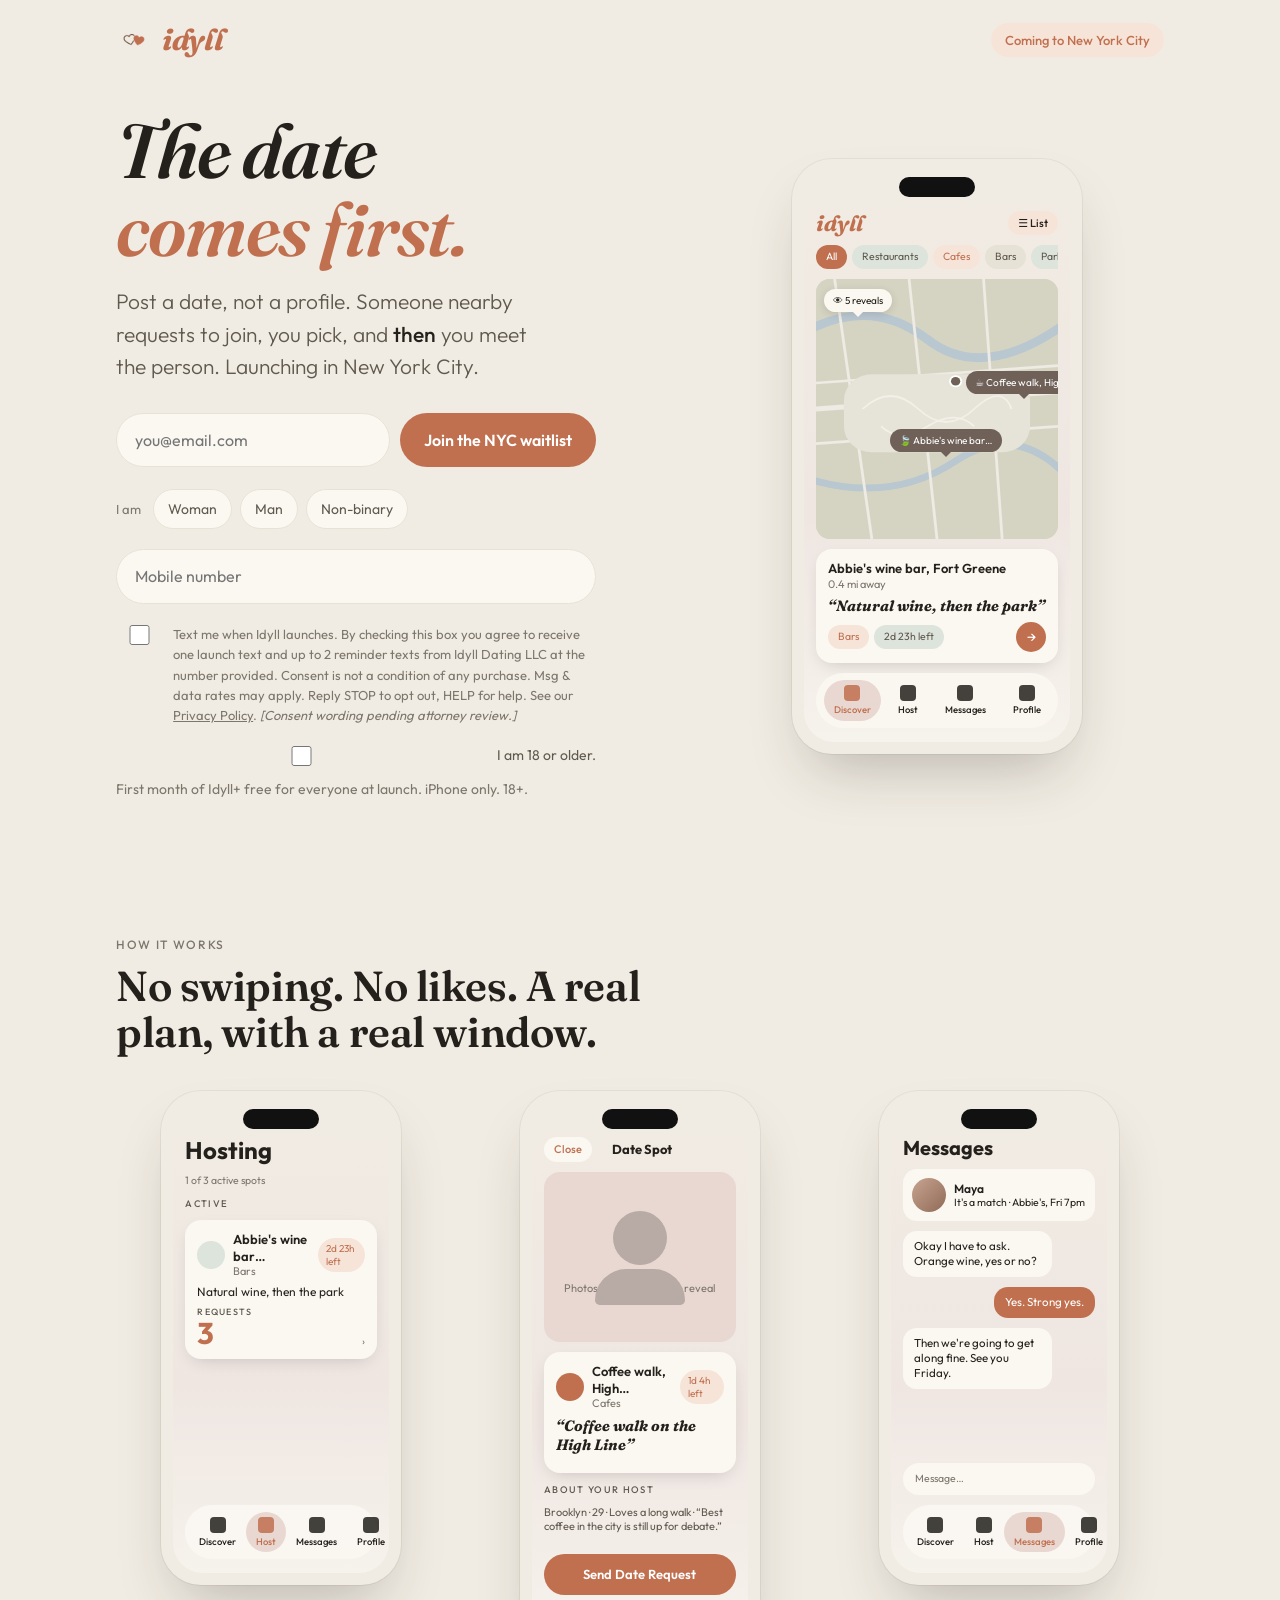
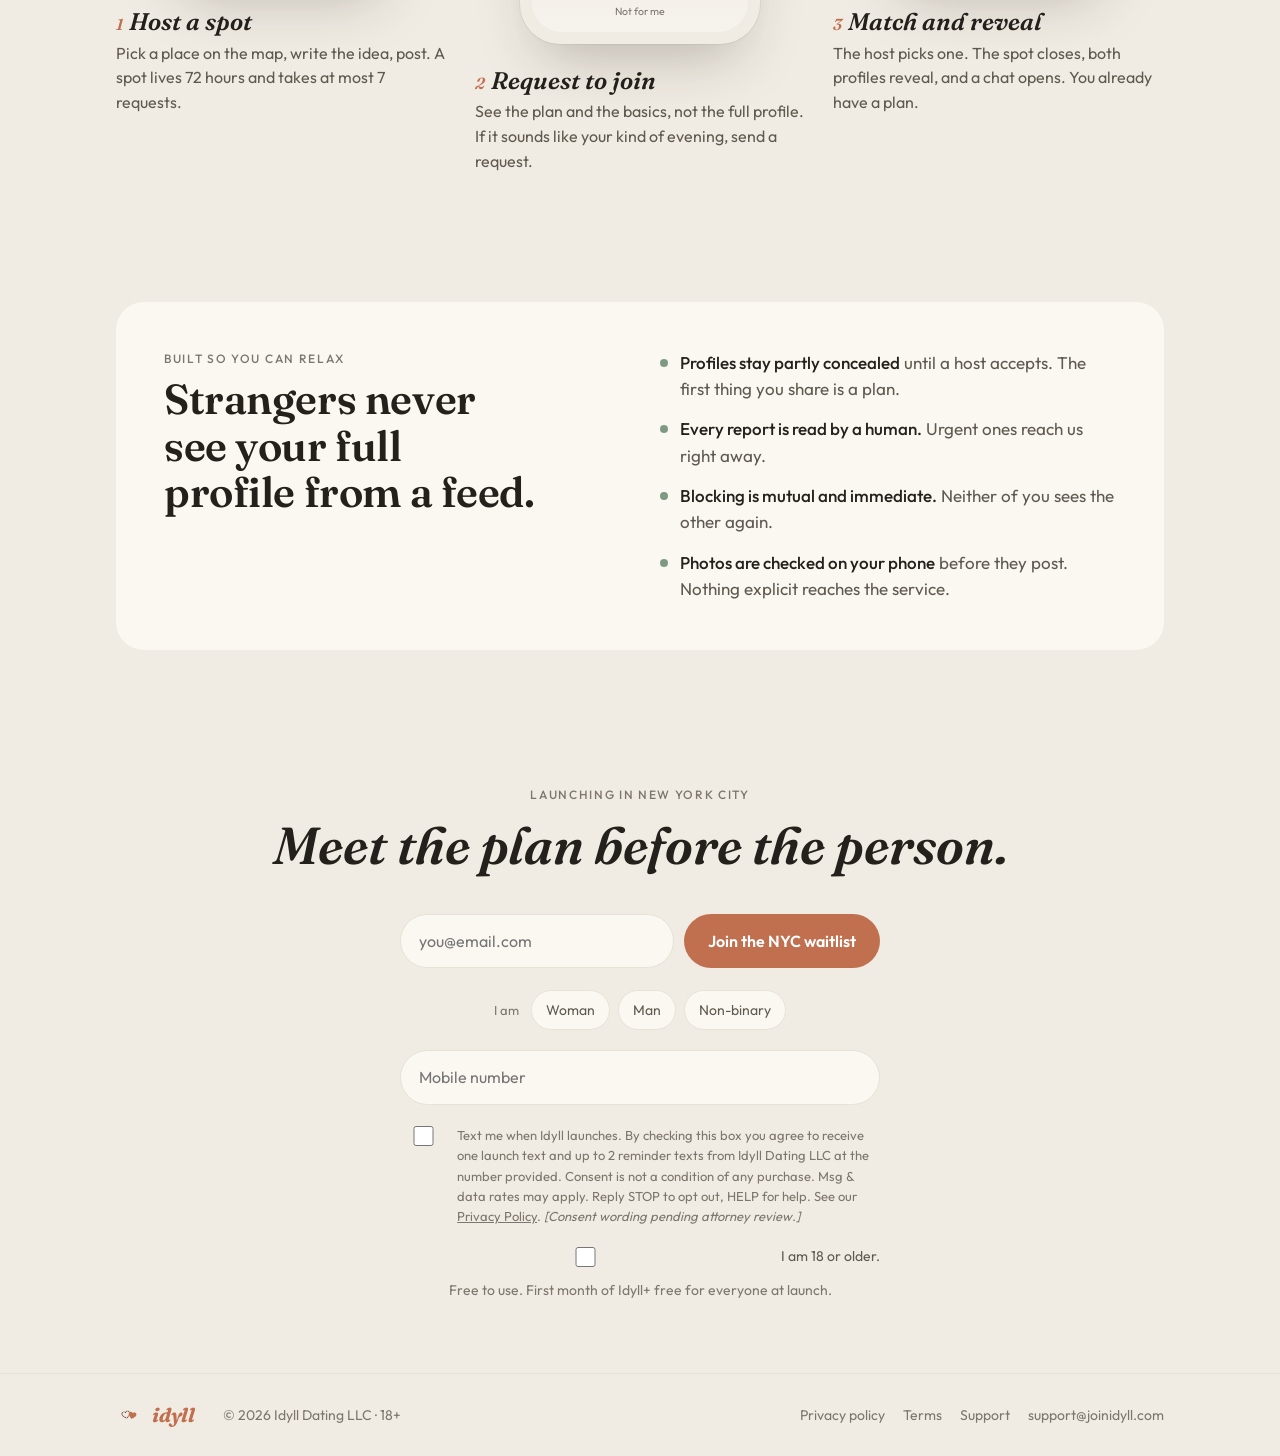
==== index.html @ e14fed83 "Fix waitlist form controls, remove borough" ====
<!doctype html><html lang="en"><head><meta charset="utf-8"><meta name="viewport" content="width=device-width,initial-scale=1,viewport-fit=cover"><title>Idyll — The date comes first</title><meta name="description" content="Idyll is a dating app where you post a real date spot and the host picks who joins. Launching in New York City.">
<link rel="stylesheet" href="https://fonts.googleapis.com/css2?family=Fraunces:ital,opsz,wght@0,9..144,400;0,9..144,600;1,9..144,500;1,9..144,700&family=Outfit:wght@300;400;500;600;700&display=swap">
<style>
/* Layout: single light world matching the app (app forces light appearance). Hero = headline + email + phone mock; then the 3-step loop with a phone each; reassurance; repeat capture; footer. */
:root{
  --accent:#C0704F; --accent-soft:#F7E4D9; --ground:#F1ECE3; --card:#FBF8F2; --blush:#E9D8D2; --oat-deep:#E7E2D6; --sage:#7E9A84; --sage-soft:#DCE4DB;
  --ink:#24211C; --ink-body:#5F594F; --ink-2:#7C766D;
  --display:'Fraunces',Georgia,'Times New Roman',serif; --ui:'Outfit','Avenir Next','Segoe UI',system-ui,sans-serif;
  color-scheme:light;
}
*{box-sizing:border-box}
body{margin:0;background:var(--ground);color:var(--ink);font-family:var(--ui);font-size:17px;line-height:1.55;-webkit-font-smoothing:antialiased}
.wrap{max-width:1080px;margin:0 auto;padding-left:max(16px,env(safe-area-inset-left,0px));padding-right:max(16px,env(safe-area-inset-right,0px))}
a{color:inherit}
h1,h2,h3{text-wrap:balance;margin:0}
p{margin:0}
.eyebrow{font-size:12px;letter-spacing:.14em;text-transform:uppercase;color:var(--ink-2);font-weight:500}

/* header */
header .wrap{display:flex;align-items:center;justify-content:space-between;padding-block:22px}
.brand{display:flex;align-items:center;gap:10px;text-decoration:none}
.brand img{width:36px;height:36px;border-radius:9px}
.wordmark{font-family:var(--display);font-style:italic;font-weight:700;font-size:30px;color:var(--accent);line-height:1;letter-spacing:-.01em}
.pill{font-size:13px;font-weight:500;background:var(--accent-soft);color:var(--accent);padding:7px 14px;border-radius:999px}

/* hero */
.hero .wrap{display:grid;grid-template-columns:1.1fr .9fr;gap:40px;align-items:center;padding-block:32px 72px}
.hero h1{font-family:var(--display);font-style:italic;font-weight:600;font-size:clamp(44px,6.5vw,76px);line-height:1.02;letter-spacing:-.015em;color:var(--ink)}
.hero h1 em{font-style:italic;color:var(--accent)}
.lede{font-size:21px;font-weight:300;color:var(--ink-body);margin-top:18px;max-width:30ch}
.lede b{font-weight:500;color:var(--ink)}
form.capture{margin-top:30px;display:flex;flex-wrap:wrap;gap:10px;max-width:480px}
form.capture label.sr{position:absolute;left:-9999px}
form.capture input{flex:1 1 220px;min-width:0;font:inherit;font-size:16px;padding:14px 18px;border-radius:999px;border:1.5px solid var(--oat-deep);background:var(--card);color:var(--ink)}
form.capture input:focus{outline:none;border-color:var(--accent);box-shadow:0 0 0 4px var(--accent-soft)}
.btn{font:inherit;font-size:16px;font-weight:600;padding:14px 24px;border-radius:999px;border:0;background:var(--accent);color:#fff;cursor:pointer;white-space:nowrap}
.btn:hover{background:#B06544}.btn:focus-visible{outline:3px solid var(--accent-soft);outline-offset:2px}
.fine{font-size:14px;color:var(--ink-2);margin-top:12px}
.done{display:none;margin-top:14px;background:var(--sage-soft);color:#3D5343;padding:12px 16px;border-radius:14px;font-size:15px}
.done.show{display:block}

/* phone */
.phone{width:290px;max-width:100%;margin:0 auto;background:var(--ground);border-radius:40px;padding:12px;box-shadow:0 30px 60px -20px rgba(36,33,28,.28),0 0 0 1px rgba(36,33,28,.06);position:relative;font-size:12.5px;line-height:1.3}
.phone::before{content:"";position:absolute;left:50%;top:18px;transform:translateX(-50%);width:76px;height:20px;background:#111;border-radius:999px}
.screen{background:linear-gradient(180deg,var(--ground) 0%,#EFE6E2 60%,#F6F2EC 100%);border-radius:30px;padding:40px 12px 14px;min-height:560px;display:flex;flex-direction:column;gap:10px;overflow:hidden}
.s-top{display:flex;align-items:center;justify-content:space-between}
.s-top .wordmark{font-size:22px}
.s-btn{background:var(--accent-soft);padding:5px 10px;border-radius:999px;font-size:11px;font-weight:500}
.chips{display:flex;gap:5px;overflow:hidden}
.chip{padding:5px 10px;border-radius:999px;font-size:10.5px;white-space:nowrap;background:var(--oat-deep);color:var(--ink-body)}
.chip.on{background:var(--accent);color:#fff}.chip.sage{background:var(--sage-soft)}.chip.peach{background:var(--accent-soft);color:var(--accent)}
.map{flex:1;border-radius:14px;background:#D7D6C4;position:relative;overflow:hidden;min-height:260px}
.map svg{position:absolute;inset:0;width:100%;height:100%}
.pin{position:absolute;background:#6F6058;color:#fff;padding:5px 9px;border-radius:999px;font-size:10px;display:flex;align-items:center;gap:4px;white-space:nowrap}
.pin::after{content:"";position:absolute;left:50%;bottom:-5px;transform:translateX(-50%);border:5px solid transparent;border-top-color:#6F6058;border-bottom:0}
.pin.me{background:var(--card);color:var(--ink);box-shadow:0 2px 8px rgba(0,0,0,.12)}
.pin.me::after{border-top-color:var(--card)}
.spot{background:var(--card);border-radius:16px;padding:11px 12px;box-shadow:0 6px 18px -8px rgba(36,33,28,.25)}
.spot .t{font-weight:600;font-size:13px}.spot .d{color:var(--ink-2);font-size:11px}
.spot .q{font-family:var(--display);font-style:italic;font-weight:700;font-size:15px;margin:5px 0 7px}
.spot .row{display:flex;gap:5px;align-items:center}
.go{margin-left:auto;width:30px;height:30px;border-radius:50%;background:var(--accent);color:#fff;display:grid;place-items:center;font-size:14px}
.tabs{display:flex;justify-content:space-around;background:rgba(251,248,242,.9);border-radius:999px;padding:7px 4px;font-size:9.5px;font-weight:500}
.tabs span{display:flex;flex-direction:column;align-items:center;gap:2px;padding:5px 10px;border-radius:999px}
.tabs span.on{background:var(--blush);color:var(--accent)}
.tabs i{width:16px;height:16px;border-radius:4px;background:currentColor;opacity:.85;display:block}
.photo-well{background:var(--blush);border-radius:16px;height:170px;display:flex;flex-direction:column;align-items:center;justify-content:center;gap:10px;color:var(--ink-2);font-size:11px}
.silhouette{width:54px;height:54px;border-radius:50%;background:#B8AAA4;position:relative;top:-6px}
.silhouette::after{content:"";position:absolute;left:-18px;right:-18px;top:58px;height:36px;background:#B8AAA4;border-radius:40px 40px 6px 6px}
.card-h{display:flex;align-items:center;gap:8px}
.leaf{width:28px;height:28px;border-radius:50%;background:var(--accent);flex:none}
.leaf.sage{background:var(--sage-soft)}
.timer{margin-left:auto;background:var(--accent-soft);color:var(--accent);padding:4px 8px;border-radius:999px;font-size:10px}
.big-btn{background:var(--accent);color:#fff;text-align:center;padding:12px;border-radius:999px;font-weight:600;font-size:13px}
.ghost{color:var(--ink-2);font-size:10.5px;text-align:center}
.h-title{font-weight:700;font-size:24px;line-height:1.1}
.req{display:flex;justify-content:space-between;align-items:flex-end}
.req b{font-size:30px;color:var(--accent);font-weight:700;line-height:1}
.bubble{max-width:78%;padding:8px 11px;border-radius:14px;background:var(--card);font-size:11.5px}
.bubble.me{align-self:flex-end;background:var(--accent);color:#fff}
.reveal{display:flex;gap:8px;align-items:center;background:var(--card);border-radius:14px;padding:9px}
.avatar{width:34px;height:34px;border-radius:50%;background:linear-gradient(135deg,#C8A590,#8F6A58)}

/* waitlist options */
.opts{display:flex;flex-wrap:wrap;gap:8px;margin-top:12px;align-items:center;flex-basis:100%}
.opts .lbl{font-size:13px;color:var(--ink-2);margin-right:4px}
.opt{position:relative}
.opt input{position:absolute;opacity:0;width:0;height:0}
.opt span{display:inline-block;padding:9px 14px;border-radius:999px;border:1.5px solid var(--oat-deep);background:var(--card);color:var(--ink-body);font-size:14px;cursor:pointer;min-height:40px;line-height:20px}
.opt input:checked+span{background:var(--accent);border-color:var(--accent);color:#fff}
.opt input:focus-visible+span{box-shadow:0 0 0 4px var(--accent-soft)}
.age{display:flex;gap:10px;align-items:flex-start;margin-top:10px;font-size:14px;color:var(--ink-body);flex-basis:100%}
.age input{width:20px;height:20px;margin:1px 0 0;accent-color:var(--accent);flex:none}
.again .opts,.again .age{justify-content:center}

.phone-field{flex-basis:100%;display:flex;gap:10px;flex-wrap:wrap;margin-top:10px}
.phone-field input{flex:1 1 220px;min-width:0;font:inherit;font-size:16px;padding:14px 18px;border-radius:999px;border:1.5px solid var(--oat-deep);background:var(--card);color:var(--ink)}
.phone-field input:focus{outline:none;border-color:var(--accent);box-shadow:0 0 0 4px var(--accent-soft)}
.sms{display:flex;gap:10px;align-items:flex-start;margin-top:10px;font-size:13px;color:var(--ink-2);flex-basis:100%;text-align:left}
.sms input{width:20px;height:20px;margin:1px 0 0;accent-color:var(--accent);flex:none}

/* sections */
.sec{padding-block:64px}
.sec-head{max-width:60ch;margin-bottom:36px}
.sec h2{font-family:var(--display);font-weight:600;font-size:clamp(30px,4vw,42px);line-height:1.1;letter-spacing:-.01em;margin-top:8px}
.steps{display:grid;grid-template-columns:repeat(3,1fr);gap:28px}
.step{display:flex;flex-direction:column;gap:18px}
.step .phone{width:240px;font-size:11px}
.step .screen{min-height:470px;padding-top:34px}
.step h3{font-family:var(--display);font-style:italic;font-weight:600;font-size:24px}
.step p{color:var(--ink-body);font-size:16px;max-width:30ch}
.step .n{font-family:var(--display);font-style:italic;color:var(--accent);font-size:16px;margin-right:6px}

.calm{background:var(--card);border-radius:28px;padding:48px}
.calm .wrap-in{display:grid;grid-template-columns:1fr 1fr;gap:40px;align-items:start}
.calm ul{list-style:none;padding:0;margin:0;display:grid;gap:14px}
.calm li{display:flex;gap:12px;align-items:flex-start;color:var(--ink-body)}
.calm li::before{content:"";flex:none;width:8px;height:8px;margin-top:9px;border-radius:50%;background:var(--sage)}
.calm li b{color:var(--ink);font-weight:500}

.again{text-align:center;padding-block:72px}
.again h2{font-family:var(--display);font-style:italic;font-weight:600;font-size:clamp(32px,5vw,52px)}
.again form.capture{margin:28px auto 0;justify-content:center}

footer{border-top:1px solid var(--oat-deep)}
footer .wrap{padding-block:28px;display:flex;flex-wrap:wrap;gap:14px 28px;align-items:center;font-size:14px;color:var(--ink-2)}
footer .brand img{width:26px;height:26px;border-radius:7px}
footer nav{display:flex;flex-wrap:wrap;gap:18px;margin-left:auto}
footer a{text-decoration:none}footer a:hover{color:var(--accent)}

@media (prefers-reduced-motion:no-preference){
  .hero h1,.lede,.hero form,.hero .phone{animation:rise .7s cubic-bezier(.2,.7,.2,1) both}
  .lede{animation-delay:.08s}.hero form{animation-delay:.16s}.hero .phone{animation-delay:.2s}
  @keyframes rise{from{opacity:.001;transform:translateY(14px)}to{opacity:1;transform:none}}
}
@media (max-width:900px){.steps{grid-template-columns:1fr;gap:48px}.step{align-items:center;text-align:center}.step p{margin:0 auto}.calm .wrap-in{grid-template-columns:1fr}}
@media (max-width:760px){.hero .wrap{grid-template-columns:1fr;gap:44px;padding-block:16px 56px}.hero .phone{order:2}.calm{padding:32px 22px}}
</style>

</head><body>
<header><div class="wrap">
  <a class="brand" href="#top"><img src="[data-uri]" alt="Idyll icon"><span class="wordmark">idyll</span></a>
  <span class="pill">Coming to New York City</span>
</div></header>

<section class="hero" id="top"><div class="wrap">
  <div>
    <h1>The date <em>comes first.</em></h1>
    <p class="lede">Post a date, not a profile. Someone nearby requests to join, you pick, and <b>then</b> you meet the person. Launching in New York City.</p>
    <form class="capture" id="capture-top" method="POST" action="/subscribe">
      <label class="sr" for="email-top">Email</label>
      <input id="email-top" name="email" type="email" autocomplete="email" placeholder="you@email.com">
      <button class="btn" type="submit">Join the NYC waitlist</button>
<div class="opts"><span class="lbl">I am</span><label class="opt"><input type="radio" name="gender" value="woman"><span>Woman</span></label><label class="opt"><input type="radio" name="gender" value="man"><span>Man</span></label><label class="opt"><input type="radio" name="gender" value="nonbinary"><span>Non-binary</span></label></div><div class="phone-field"><input type="tel" name="phone" inputmode="tel" autocomplete="tel" placeholder="Mobile number" aria-label="Mobile number"></div><label class="sms"><input type="checkbox" name="sms_consent" value="yes"> <span>Text me when Idyll launches. By checking this box you agree to receive one launch text and up to 2 reminder texts from Idyll Dating LLC at the number provided. Consent is not a condition of any purchase. Msg &amp; data rates may apply. Reply STOP to opt out, HELP for help. See our <a href="/privacy">Privacy Policy</a>. <em>[Consent wording pending attorney review.]</em></span></label>
<label class="age"><input type="checkbox" name="age18" value="yes" required> I am 18 or older.</label>
    </form>
    <p class="fine">First month of Idyll+ free for everyone at launch. iPhone only. 18+.</p>
    <p class="done" id="done-top">You're on the list. We'll email you when Idyll opens in New York.</p>
  </div>

  <div class="phone" aria-label="Idyll Discover screen">
    <div class="screen">
      <div class="s-top"><span class="wordmark">idyll</span><span class="s-btn">☰ List</span></div>
      <div class="chips"><span class="chip on">All</span><span class="chip sage">Restaurants</span><span class="chip peach">Cafes</span><span class="chip">Bars</span><span class="chip sage">Parks</span><span class="chip peach">Museums</span></div>
      <div class="map">
        <svg viewBox="0 0 260 300" preserveAspectRatio="none" aria-hidden="true">
          <rect width="260" height="300" fill="#D5D4C2"/>
          <path d="M-10 60 Q60 20 120 70 T270 50" stroke="#B9C7D0" stroke-width="10" fill="none"/>
          <path d="M-10 230 Q80 260 150 210 T280 240" stroke="#B9C7D0" stroke-width="8" fill="none"/>
          <path d="M20 0 L60 300 M100 0 L130 300 M180 0 L200 300 M0 120 L260 100 M0 190 L260 170" stroke="#EDEBE3" stroke-width="3"/>
          <path d="M0 150 L260 130" stroke="#EDEBE3" stroke-width="6"/>
          <rect x="30" y="110" width="200" height="90" rx="30" fill="#E6E3D8"/>
          <g fill="none" stroke="#F3F0E8" stroke-width="2"><path d="M50 150 q30 -30 60 0 t60 0 t40 0"/><path d="M70 170 q20 20 50 0 t50 0"/></g>
          <circle cx="150" cy="118" r="7" fill="#fff"/><circle cx="150" cy="118" r="5" fill="#6F6058"/>
        </svg>
        <span class="pin me" style="left:8px;top:10px">👁 5 reveals</span>
        <span class="pin" style="left:74px;top:150px">🍃 Abbie's wine bar…</span>
        <span class="pin" style="left:150px;top:92px">☕ Coffee walk, High…</span>
      </div>
      <div class="spot">
        <div class="t">Abbie's wine bar, Fort Greene</div>
        <div class="d">0.4 mi away</div>
        <div class="q">“Natural wine, then the park”</div>
        <div class="row"><span class="chip peach">Bars</span><span class="chip sage">2d 23h left</span><span class="go">→</span></div>
      </div>
      <div class="tabs"><span class="on"><i></i>Discover</span><span><i></i>Host</span><span><i></i>Messages</span><span><i></i>Profile</span></div>
    </div>
  </div>
</div></section>

<section class="sec"><div class="wrap">
  <div class="sec-head">
    <p class="eyebrow">How it works</p>
    <h2>No swiping. No likes. A real plan, with a real window.</h2>
  </div>
  <div class="steps">
    <div class="step">
      <div class="phone"><div class="screen">
        <div class="h-title">Hosting</div>
        <div class="ghost" style="text-align:left">1 of 3 active spots</div>
        <p class="eyebrow" style="font-size:9.5px">Active</p>
        <div class="spot">
          <div class="card-h"><span class="leaf sage"></span><div><div class="t">Abbie's wine bar…</div><div class="d">Bars</div></div><span class="timer">2d 23h left</span></div>
          <div class="q" style="font-style:normal;font-family:var(--ui);font-weight:400;font-size:12px">Natural wine, then the park</div>
          <div class="req"><div><p class="eyebrow" style="font-size:9px">Requests</p><b>3</b></div><span style="color:var(--ink-2)">›</span></div>
        </div>
        <div style="flex:1"></div>
        <div class="tabs"><span><i></i>Discover</span><span class="on"><i></i>Host</span><span><i></i>Messages</span><span><i></i>Profile</span></div>
      </div></div>
      <div><h3><span class="n">1</span>Host a spot</h3><p>Pick a place on the map, write the idea, post. A spot lives 72 hours and takes at most 7 requests.</p></div>
    </div>
    <div class="step">
      <div class="phone"><div class="screen">
        <div class="s-top"><span class="s-btn" style="background:var(--card);color:var(--accent)">Close</span><b style="font-size:13px">Date Spot</b><span style="width:44px"></span></div>
        <div class="photo-well"><span class="silhouette"></span><span>Photos appear after you reveal</span></div>
        <div class="spot">
          <div class="card-h"><span class="leaf"></span><div><div class="t">Coffee walk, High…</div><div class="d">Cafes</div></div><span class="timer">1d 4h left</span></div>
          <div class="q">“Coffee walk on the High Line”</div>
        </div>
        <p class="eyebrow" style="font-size:9.5px">About your host</p>
        <p style="color:var(--ink-body);font-size:11px">Brooklyn · 29 · Loves a long walk · “Best coffee in the city is still up for debate.”</p>
        <div style="flex:1"></div>
        <div class="big-btn">Send Date Request</div>
        <div class="ghost">Not for me</div>
      </div></div>
      <div><h3><span class="n">2</span>Request to join</h3><p>See the plan and the basics, not the full profile. If it sounds like your kind of evening, send a request.</p></div>
    </div>
    <div class="step">
      <div class="phone"><div class="screen">
        <div class="h-title" style="font-size:20px">Messages</div>
        <div class="reveal"><span class="avatar"></span><div><div class="t" style="font-weight:600;font-size:12px">Maya</div><div class="d" style="font-size:10.5px">It's a match · Abbie's, Fri 7pm</div></div></div>
        <div class="bubble">Okay I have to ask. Orange wine, yes or no?</div>
        <div class="bubble me">Yes. Strong yes.</div>
        <div class="bubble">Then we're going to get along fine. See you Friday.</div>
        <div style="flex:1"></div>
        <div class="chip" style="background:var(--card);padding:9px 12px;color:var(--ink-2)">Message…</div>
        <div class="tabs"><span><i></i>Discover</span><span><i></i>Host</span><span class="on"><i></i>Messages</span><span><i></i>Profile</span></div>
      </div></div>
      <div><h3><span class="n">3</span>Match and reveal</h3><p>The host picks one. The spot closes, both profiles reveal, and a chat opens. You already have a plan.</p></div>
    </div>
  </div>
</div></section>

<section class="sec"><div class="wrap"><div class="calm"><div class="wrap-in">
  <div><p class="eyebrow">Built so you can relax</p><h2>Strangers never see your full profile from a feed.</h2></div>
  <ul>
    <li><span><b>Profiles stay partly concealed</b> until a host accepts. The first thing you share is a plan.</span></li>
    <li><span><b>Every report is read by a human.</b> Urgent ones reach us right away.</span></li>
    <li><span><b>Blocking is mutual and immediate.</b> Neither of you sees the other again.</span></li>
    <li><span><b>Photos are checked on your phone</b> before they post. Nothing explicit reaches the service.</span></li>
  </ul>
</div></div></div></section>

<section class="again"><div class="wrap">
  <p class="eyebrow">Launching in New York City</p>
  <h2>Meet the plan before the person.</h2>
  <form class="capture" id="capture-bottom" method="POST" action="/subscribe">
    <label class="sr" for="email-bottom">Email</label>
    <input id="email-bottom" name="email" type="email" autocomplete="email" placeholder="you@email.com">
    <button class="btn" type="submit">Join the NYC waitlist</button>
<div class="opts"><span class="lbl">I am</span><label class="opt"><input type="radio" name="gender" value="woman"><span>Woman</span></label><label class="opt"><input type="radio" name="gender" value="man"><span>Man</span></label><label class="opt"><input type="radio" name="gender" value="nonbinary"><span>Non-binary</span></label></div><div class="phone-field"><input type="tel" name="phone" inputmode="tel" autocomplete="tel" placeholder="Mobile number" aria-label="Mobile number"></div><label class="sms"><input type="checkbox" name="sms_consent" value="yes"> <span>Text me when Idyll launches. By checking this box you agree to receive one launch text and up to 2 reminder texts from Idyll Dating LLC at the number provided. Consent is not a condition of any purchase. Msg &amp; data rates may apply. Reply STOP to opt out, HELP for help. See our <a href="/privacy">Privacy Policy</a>. <em>[Consent wording pending attorney review.]</em></span></label>
<label class="age"><input type="checkbox" name="age18" value="yes" required> I am 18 or older.</label>
  </form>
  <p class="fine">Free to use. First month of Idyll+ free for everyone at launch.</p>
  <p class="done" id="done-bottom">You're on the list. We'll email you when Idyll opens in New York.</p>
</div></section>

<footer><div class="wrap">
  <a class="brand" href="#top"><img src="[data-uri]" alt=""><span class="wordmark" style="font-size:20px">idyll</span></a>
  <span>© 2026 Idyll Dating LLC · 18+</span>
  <nav><a href="/privacy">Privacy policy</a><a href="/terms">Terms</a><a href="/support">Support</a><a href="mailto:support@joinidyll.com">support@joinidyll.com</a></nav>
</div></footer>

<script>
for (const f of document.querySelectorAll('form.capture')) {
  f.addEventListener('submit', e => {
    const email = f.querySelector('[name=email]').value.trim();
    const phone = f.querySelector('[name=phone]').value.replace(/\D/g,'');
    const consent = f.querySelector('[name=sms_consent]').checked;
    let msg = '';
    if (!email && !phone) msg = 'Enter an email or a mobile number.';
    else if (phone && !consent) msg = 'Tick the box to get texts, or leave the number blank.';
    if (msg) { e.preventDefault(); alert(msg); }
  });
}
</script>
</body></html>
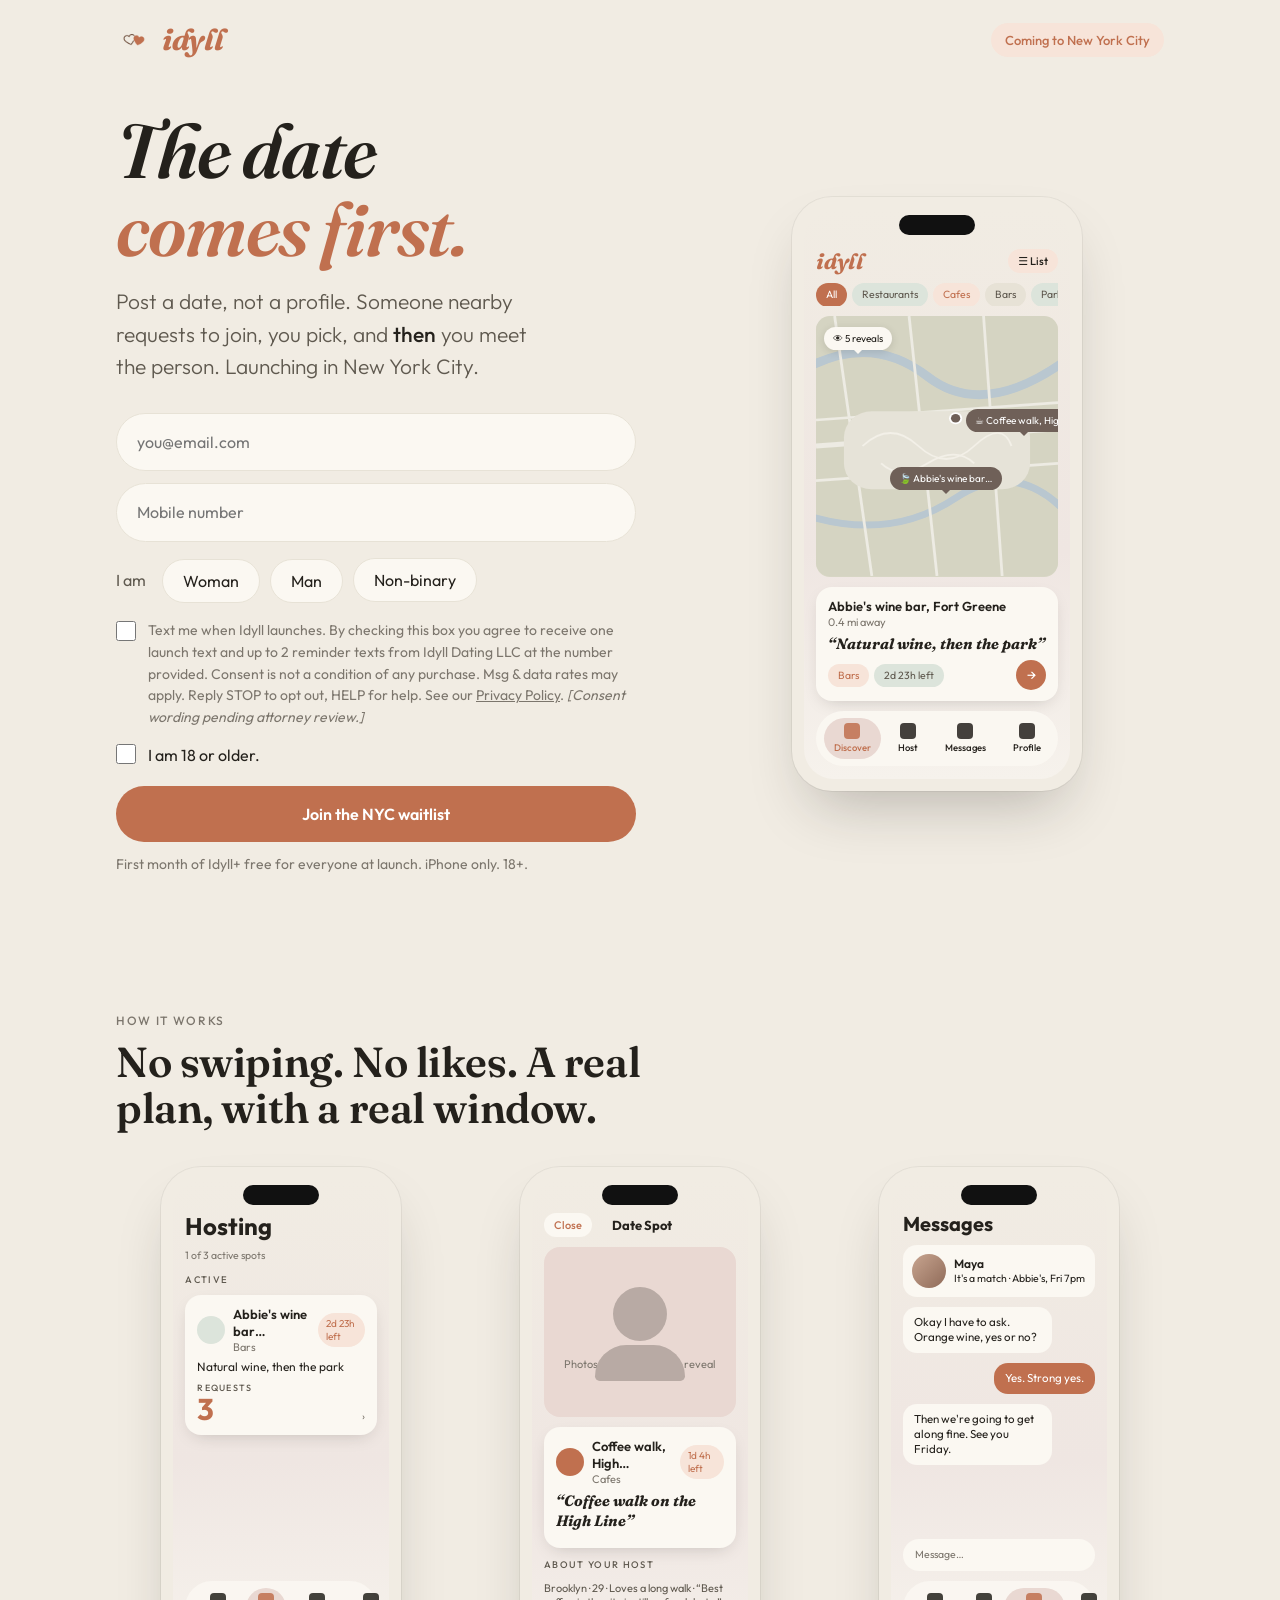
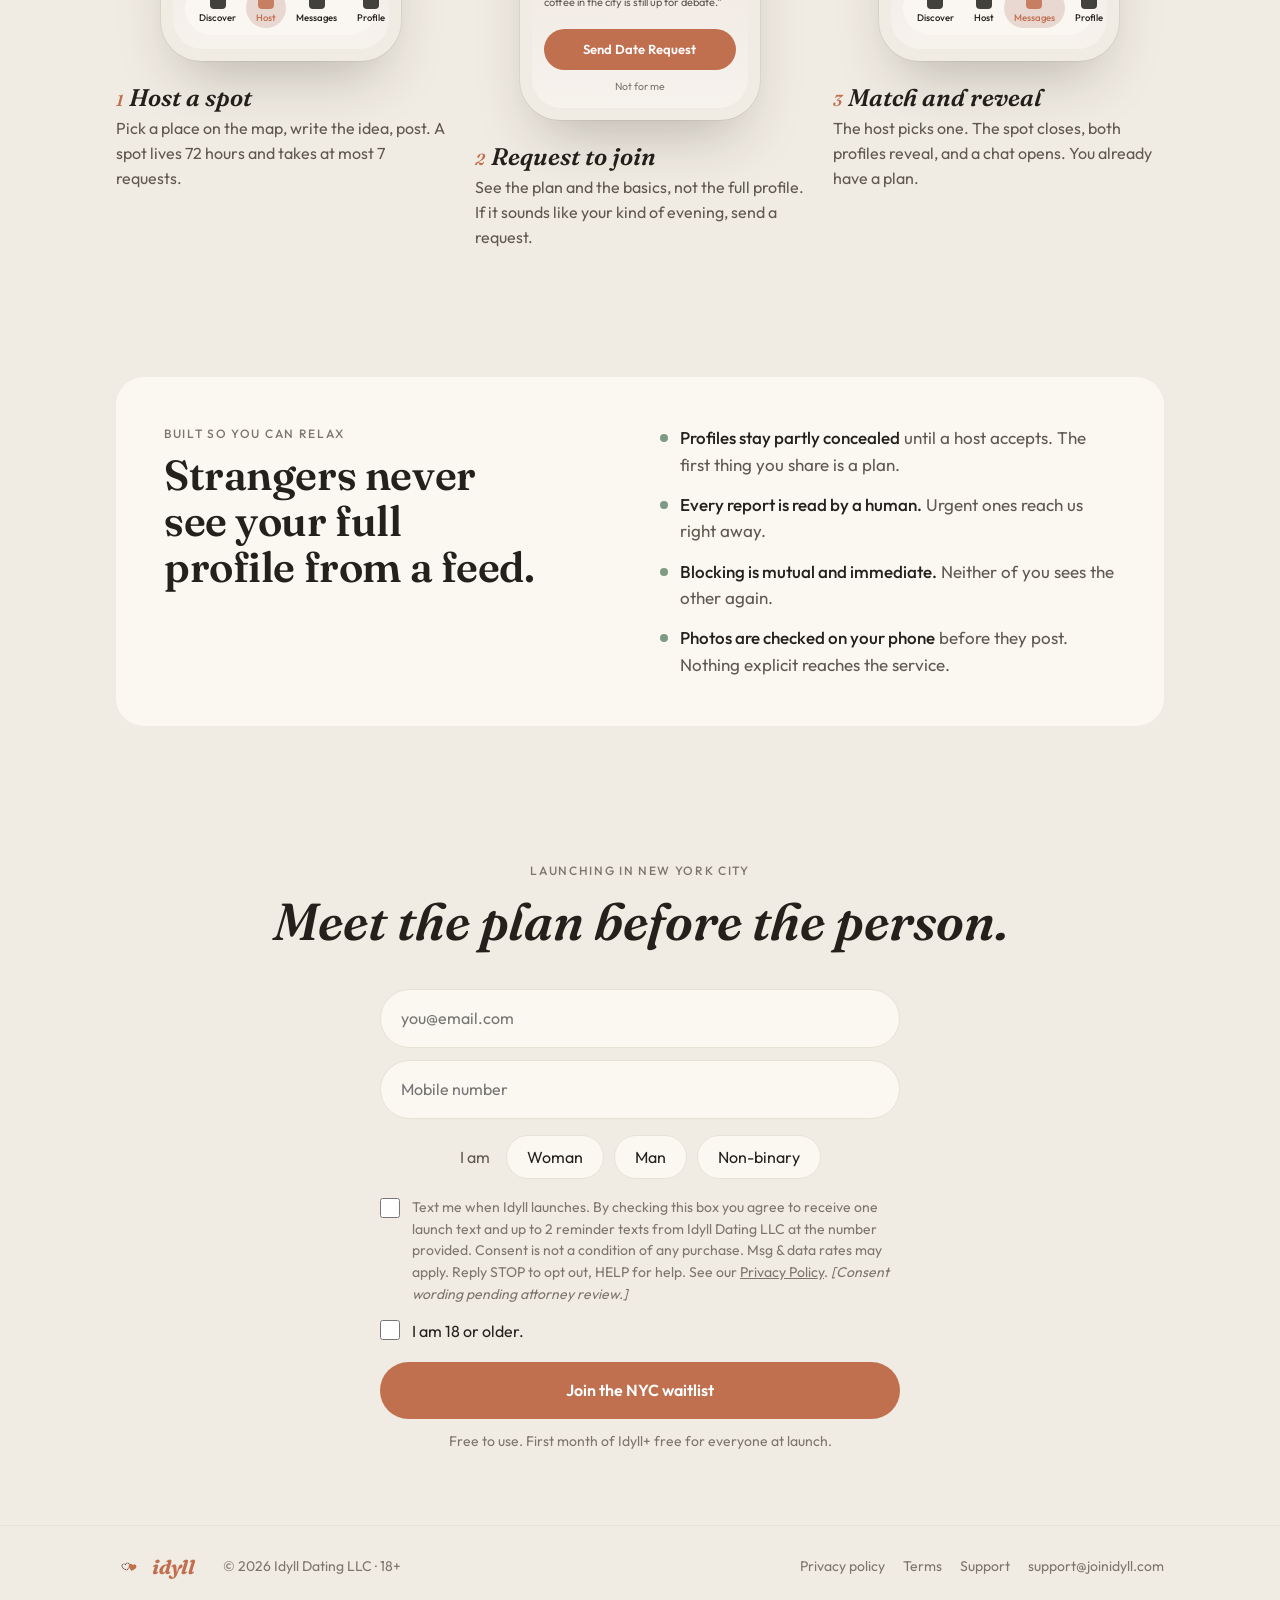
==== commit a05b4a25: "Stacked waitlist form layout" ====
--- a/index.html
+++ b/index.html
@@ -29,11 +29,11 @@
 .hero h1 em{font-style:italic;color:var(--accent)}
 .lede{font-size:21px;font-weight:300;color:var(--ink-body);margin-top:18px;max-width:30ch}
 .lede b{font-weight:500;color:var(--ink)}
-form.capture{margin-top:30px;display:flex;flex-wrap:wrap;gap:10px;max-width:480px}
+form.capture{margin-top:30px;display:flex;flex-direction:column;gap:12px;max-width:520px}
 form.capture label.sr{position:absolute;left:-9999px}
-form.capture input{flex:1 1 220px;min-width:0;font:inherit;font-size:16px;padding:14px 18px;border-radius:999px;border:1.5px solid var(--oat-deep);background:var(--card);color:var(--ink)}
+form.capture input[type=email],form.capture input[type=tel]{width:100%;min-width:0;font:inherit;font-size:16px;padding:16px 20px;border-radius:999px;border:1.5px solid var(--oat-deep);background:var(--card);color:var(--ink)}
 form.capture input:focus{outline:none;border-color:var(--accent);box-shadow:0 0 0 4px var(--accent-soft)}
-.btn{font:inherit;font-size:16px;font-weight:600;padding:14px 24px;border-radius:999px;border:0;background:var(--accent);color:#fff;cursor:pointer;white-space:nowrap}
+.btn{font:inherit;font-size:16px;font-weight:600;padding:16px 24px;border-radius:999px;border:0;background:var(--accent);color:#fff;cursor:pointer;white-space:nowrap;width:100%;margin-top:6px}
 .btn:hover{background:#B06544}.btn:focus-visible{outline:3px solid var(--accent-soft);outline-offset:2px}
 .fine{font-size:14px;color:var(--ink-2);margin-top:12px}
 .done{display:none;margin-top:14px;background:var(--sage-soft);color:#3D5343;padding:12px 16px;border-radius:14px;font-size:15px}
@@ -82,21 +82,20 @@
 .avatar{width:34px;height:34px;border-radius:50%;background:linear-gradient(135deg,#C8A590,#8F6A58)}
 
 /* waitlist options */
-.opts{display:flex;flex-wrap:wrap;gap:8px;margin-top:12px;align-items:center;flex-basis:100%}
-.opts .lbl{font-size:13px;color:var(--ink-2);margin-right:4px}
+.opts{display:flex;flex-wrap:wrap;gap:10px;margin-top:4px;align-items:center}
+.opts .lbl{font-size:16px;color:var(--ink-body);margin-right:6px}
 .opt{position:relative}
 .opt input{position:absolute;opacity:0;width:0;height:0}
-.opt span{display:inline-block;padding:9px 14px;border-radius:999px;border:1.5px solid var(--oat-deep);background:var(--card);color:var(--ink-body);font-size:14px;cursor:pointer;min-height:40px;line-height:20px}
+.opt span{display:inline-block;padding:11px 20px;border-radius:999px;border:1.5px solid var(--oat-deep);background:var(--card);color:var(--ink);font-size:16px;cursor:pointer;min-height:44px;line-height:20px}
 .opt input:checked+span{background:var(--accent);border-color:var(--accent);color:#fff}
 .opt input:focus-visible+span{box-shadow:0 0 0 4px var(--accent-soft)}
-.age{display:flex;gap:10px;align-items:flex-start;margin-top:10px;font-size:14px;color:var(--ink-body);flex-basis:100%}
+.age{display:flex;gap:12px;align-items:flex-start;margin-top:2px;font-size:16px;color:var(--ink)}
 .age input{width:20px;height:20px;margin:1px 0 0;accent-color:var(--accent);flex:none}
-.again .opts,.again .age{justify-content:center}
-
-.phone-field{flex-basis:100%;display:flex;gap:10px;flex-wrap:wrap;margin-top:10px}
-.phone-field input{flex:1 1 220px;min-width:0;font:inherit;font-size:16px;padding:14px 18px;border-radius:999px;border:1.5px solid var(--oat-deep);background:var(--card);color:var(--ink)}
+.again form.capture{align-items:stretch}.again .opts{justify-content:center}
+
+.phone-field{display:flex}
 .phone-field input:focus{outline:none;border-color:var(--accent);box-shadow:0 0 0 4px var(--accent-soft)}
-.sms{display:flex;gap:10px;align-items:flex-start;margin-top:10px;font-size:13px;color:var(--ink-2);flex-basis:100%;text-align:left}
+.sms{display:flex;gap:12px;align-items:flex-start;margin-top:6px;font-size:14px;color:var(--ink-2);text-align:left}
 .sms input{width:20px;height:20px;margin:1px 0 0;accent-color:var(--accent);flex:none}
 
 /* sections */
@@ -150,10 +149,11 @@
     <form class="capture" id="capture-top" method="POST" action="/subscribe">
       <label class="sr" for="email-top">Email</label>
       <input id="email-top" name="email" type="email" autocomplete="email" placeholder="you@email.com">
-      <button class="btn" type="submit">Join the NYC waitlist</button>
-<div class="opts"><span class="lbl">I am</span><label class="opt"><input type="radio" name="gender" value="woman"><span>Woman</span></label><label class="opt"><input type="radio" name="gender" value="man"><span>Man</span></label><label class="opt"><input type="radio" name="gender" value="nonbinary"><span>Non-binary</span></label></div><div class="phone-field"><input type="tel" name="phone" inputmode="tel" autocomplete="tel" placeholder="Mobile number" aria-label="Mobile number"></div><label class="sms"><input type="checkbox" name="sms_consent" value="yes"> <span>Text me when Idyll launches. By checking this box you agree to receive one launch text and up to 2 reminder texts from Idyll Dating LLC at the number provided. Consent is not a condition of any purchase. Msg &amp; data rates may apply. Reply STOP to opt out, HELP for help. See our <a href="/privacy">Privacy Policy</a>. <em>[Consent wording pending attorney review.]</em></span></label>
+<div class="phone-field"><input type="tel" name="phone" inputmode="tel" autocomplete="tel" placeholder="Mobile number" aria-label="Mobile number"></div>
+<div class="opts"><span class="lbl">I am</span><label class="opt"><input type="radio" name="gender" value="woman"><span>Woman</span></label><label class="opt"><input type="radio" name="gender" value="man"><span>Man</span></label><label class="opt"><input type="radio" name="gender" value="nonbinary"><span>Non-binary</span></label></div><label class="sms"><input type="checkbox" name="sms_consent" value="yes"> <span>Text me when Idyll launches. By checking this box you agree to receive one launch text and up to 2 reminder texts from Idyll Dating LLC at the number provided. Consent is not a condition of any purchase. Msg &amp; data rates may apply. Reply STOP to opt out, HELP for help. See our <a href="/privacy">Privacy Policy</a>. <em>[Consent wording pending attorney review.]</em></span></label>
 <label class="age"><input type="checkbox" name="age18" value="yes" required> I am 18 or older.</label>
-    </form>
+<button class="btn" type="submit">Join the NYC waitlist</button>
+</form>
     <p class="fine">First month of Idyll+ free for everyone at launch. iPhone only. 18+.</p>
     <p class="done" id="done-top">You're on the list. We'll email you when Idyll opens in New York.</p>
   </div>
@@ -257,10 +257,11 @@
   <form class="capture" id="capture-bottom" method="POST" action="/subscribe">
     <label class="sr" for="email-bottom">Email</label>
     <input id="email-bottom" name="email" type="email" autocomplete="email" placeholder="you@email.com">
-    <button class="btn" type="submit">Join the NYC waitlist</button>
-<div class="opts"><span class="lbl">I am</span><label class="opt"><input type="radio" name="gender" value="woman"><span>Woman</span></label><label class="opt"><input type="radio" name="gender" value="man"><span>Man</span></label><label class="opt"><input type="radio" name="gender" value="nonbinary"><span>Non-binary</span></label></div><div class="phone-field"><input type="tel" name="phone" inputmode="tel" autocomplete="tel" placeholder="Mobile number" aria-label="Mobile number"></div><label class="sms"><input type="checkbox" name="sms_consent" value="yes"> <span>Text me when Idyll launches. By checking this box you agree to receive one launch text and up to 2 reminder texts from Idyll Dating LLC at the number provided. Consent is not a condition of any purchase. Msg &amp; data rates may apply. Reply STOP to opt out, HELP for help. See our <a href="/privacy">Privacy Policy</a>. <em>[Consent wording pending attorney review.]</em></span></label>
+<div class="phone-field"><input type="tel" name="phone" inputmode="tel" autocomplete="tel" placeholder="Mobile number" aria-label="Mobile number"></div>
+<div class="opts"><span class="lbl">I am</span><label class="opt"><input type="radio" name="gender" value="woman"><span>Woman</span></label><label class="opt"><input type="radio" name="gender" value="man"><span>Man</span></label><label class="opt"><input type="radio" name="gender" value="nonbinary"><span>Non-binary</span></label></div><label class="sms"><input type="checkbox" name="sms_consent" value="yes"> <span>Text me when Idyll launches. By checking this box you agree to receive one launch text and up to 2 reminder texts from Idyll Dating LLC at the number provided. Consent is not a condition of any purchase. Msg &amp; data rates may apply. Reply STOP to opt out, HELP for help. See our <a href="/privacy">Privacy Policy</a>. <em>[Consent wording pending attorney review.]</em></span></label>
 <label class="age"><input type="checkbox" name="age18" value="yes" required> I am 18 or older.</label>
-  </form>
+<button class="btn" type="submit">Join the NYC waitlist</button>
+</form>
   <p class="fine">Free to use. First month of Idyll+ free for everyone at launch.</p>
   <p class="done" id="done-bottom">You're on the list. We'll email you when Idyll opens in New York.</p>
 </div></section>
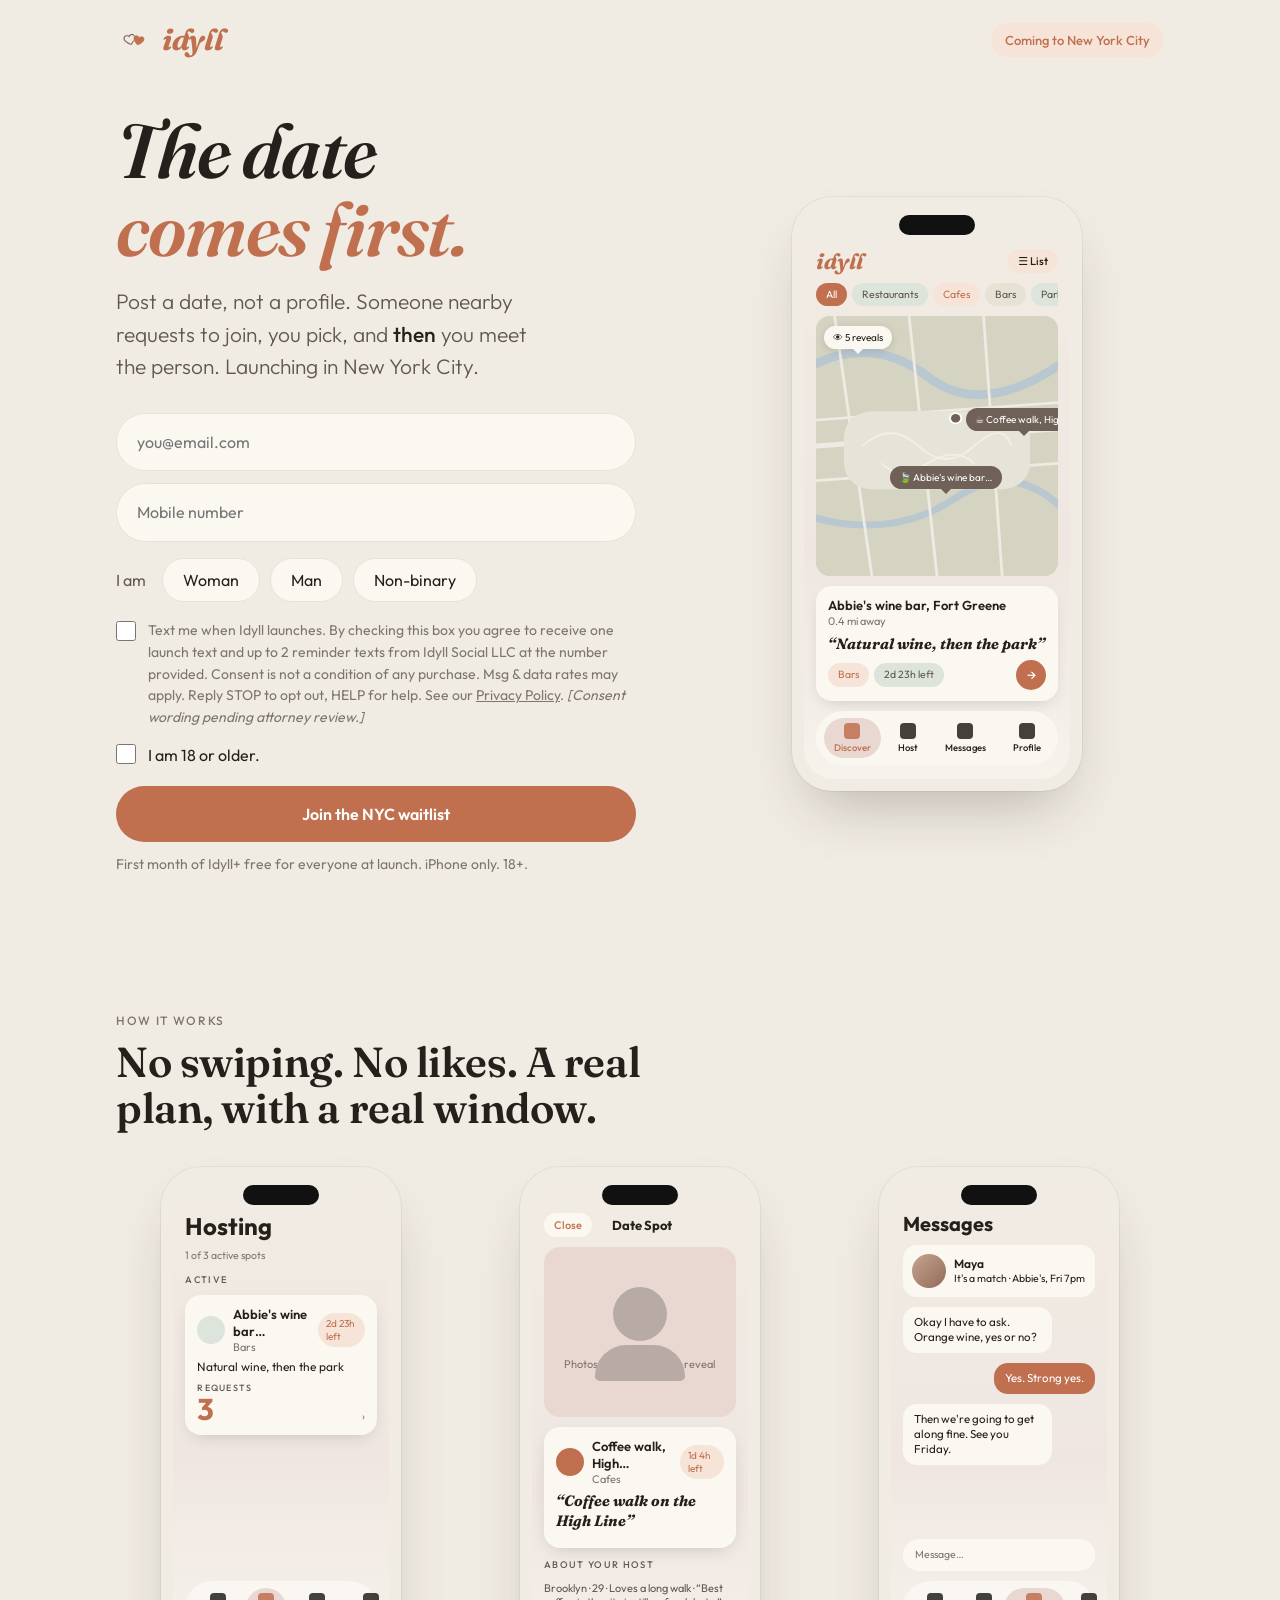
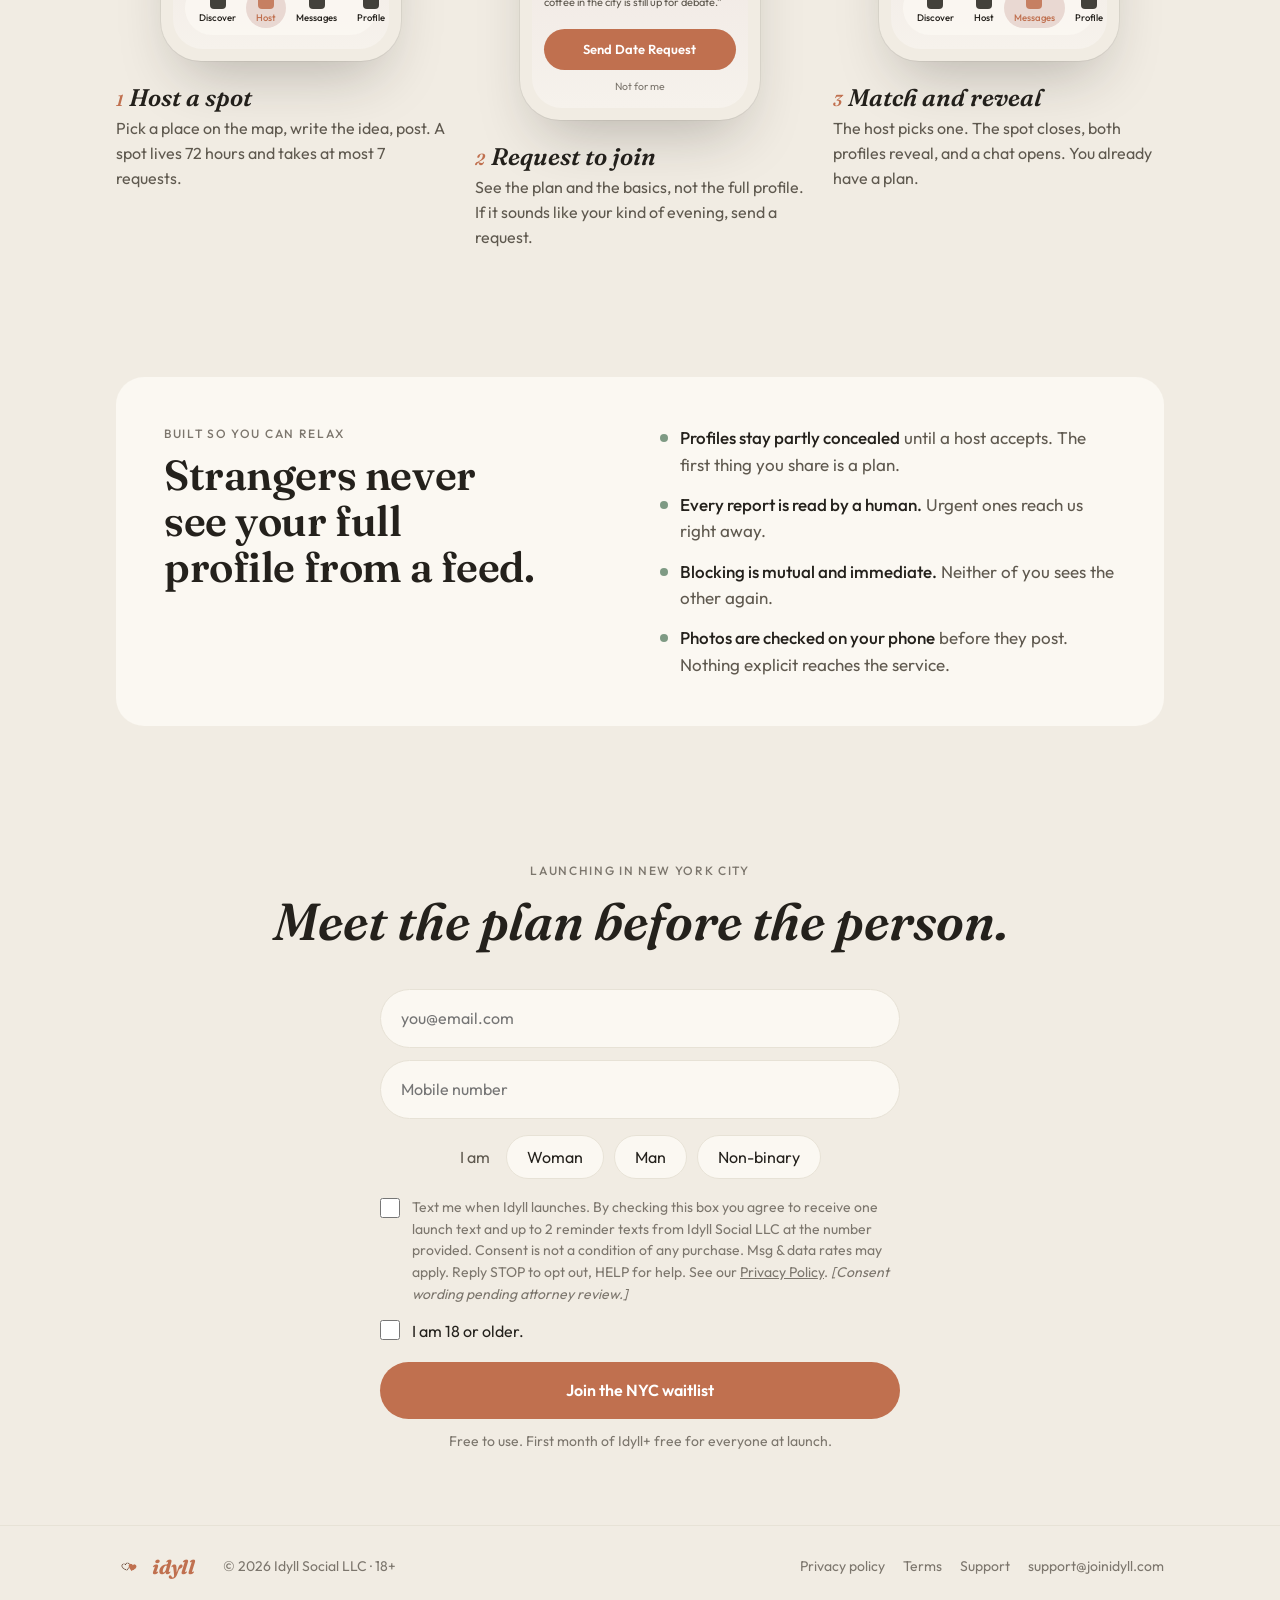
==== commit 65917623: "Correct legal entity name to Idyll Social LLC" ====
--- a/index.html
+++ b/index.html
@@ -150,7 +150,7 @@
       <label class="sr" for="email-top">Email</label>
       <input id="email-top" name="email" type="email" autocomplete="email" placeholder="you@email.com">
 <div class="phone-field"><input type="tel" name="phone" inputmode="tel" autocomplete="tel" placeholder="Mobile number" aria-label="Mobile number"></div>
-<div class="opts"><span class="lbl">I am</span><label class="opt"><input type="radio" name="gender" value="woman"><span>Woman</span></label><label class="opt"><input type="radio" name="gender" value="man"><span>Man</span></label><label class="opt"><input type="radio" name="gender" value="nonbinary"><span>Non-binary</span></label></div><label class="sms"><input type="checkbox" name="sms_consent" value="yes"> <span>Text me when Idyll launches. By checking this box you agree to receive one launch text and up to 2 reminder texts from Idyll Dating LLC at the number provided. Consent is not a condition of any purchase. Msg &amp; data rates may apply. Reply STOP to opt out, HELP for help. See our <a href="/privacy">Privacy Policy</a>. <em>[Consent wording pending attorney review.]</em></span></label>
+<div class="opts"><span class="lbl">I am</span><label class="opt"><input type="radio" name="gender" value="woman"><span>Woman</span></label><label class="opt"><input type="radio" name="gender" value="man"><span>Man</span></label><label class="opt"><input type="radio" name="gender" value="nonbinary"><span>Non-binary</span></label></div><label class="sms"><input type="checkbox" name="sms_consent" value="yes"> <span>Text me when Idyll launches. By checking this box you agree to receive one launch text and up to 2 reminder texts from Idyll Social LLC at the number provided. Consent is not a condition of any purchase. Msg &amp; data rates may apply. Reply STOP to opt out, HELP for help. See our <a href="/privacy">Privacy Policy</a>. <em>[Consent wording pending attorney review.]</em></span></label>
 <label class="age"><input type="checkbox" name="age18" value="yes" required> I am 18 or older.</label>
 <button class="btn" type="submit">Join the NYC waitlist</button>
 </form>
@@ -258,7 +258,7 @@
     <label class="sr" for="email-bottom">Email</label>
     <input id="email-bottom" name="email" type="email" autocomplete="email" placeholder="you@email.com">
 <div class="phone-field"><input type="tel" name="phone" inputmode="tel" autocomplete="tel" placeholder="Mobile number" aria-label="Mobile number"></div>
-<div class="opts"><span class="lbl">I am</span><label class="opt"><input type="radio" name="gender" value="woman"><span>Woman</span></label><label class="opt"><input type="radio" name="gender" value="man"><span>Man</span></label><label class="opt"><input type="radio" name="gender" value="nonbinary"><span>Non-binary</span></label></div><label class="sms"><input type="checkbox" name="sms_consent" value="yes"> <span>Text me when Idyll launches. By checking this box you agree to receive one launch text and up to 2 reminder texts from Idyll Dating LLC at the number provided. Consent is not a condition of any purchase. Msg &amp; data rates may apply. Reply STOP to opt out, HELP for help. See our <a href="/privacy">Privacy Policy</a>. <em>[Consent wording pending attorney review.]</em></span></label>
+<div class="opts"><span class="lbl">I am</span><label class="opt"><input type="radio" name="gender" value="woman"><span>Woman</span></label><label class="opt"><input type="radio" name="gender" value="man"><span>Man</span></label><label class="opt"><input type="radio" name="gender" value="nonbinary"><span>Non-binary</span></label></div><label class="sms"><input type="checkbox" name="sms_consent" value="yes"> <span>Text me when Idyll launches. By checking this box you agree to receive one launch text and up to 2 reminder texts from Idyll Social LLC at the number provided. Consent is not a condition of any purchase. Msg &amp; data rates may apply. Reply STOP to opt out, HELP for help. See our <a href="/privacy">Privacy Policy</a>. <em>[Consent wording pending attorney review.]</em></span></label>
 <label class="age"><input type="checkbox" name="age18" value="yes" required> I am 18 or older.</label>
 <button class="btn" type="submit">Join the NYC waitlist</button>
 </form>
@@ -268,7 +268,7 @@
 
 <footer><div class="wrap">
   <a class="brand" href="#top"><img src="[data-uri]" alt=""><span class="wordmark" style="font-size:20px">idyll</span></a>
-  <span>© 2026 Idyll Dating LLC · 18+</span>
+  <span>© 2026 Idyll Social LLC · 18+</span>
   <nav><a href="/privacy">Privacy policy</a><a href="/terms">Terms</a><a href="/support">Support</a><a href="mailto:support@joinidyll.com">support@joinidyll.com</a></nav>
 </div></footer>
 
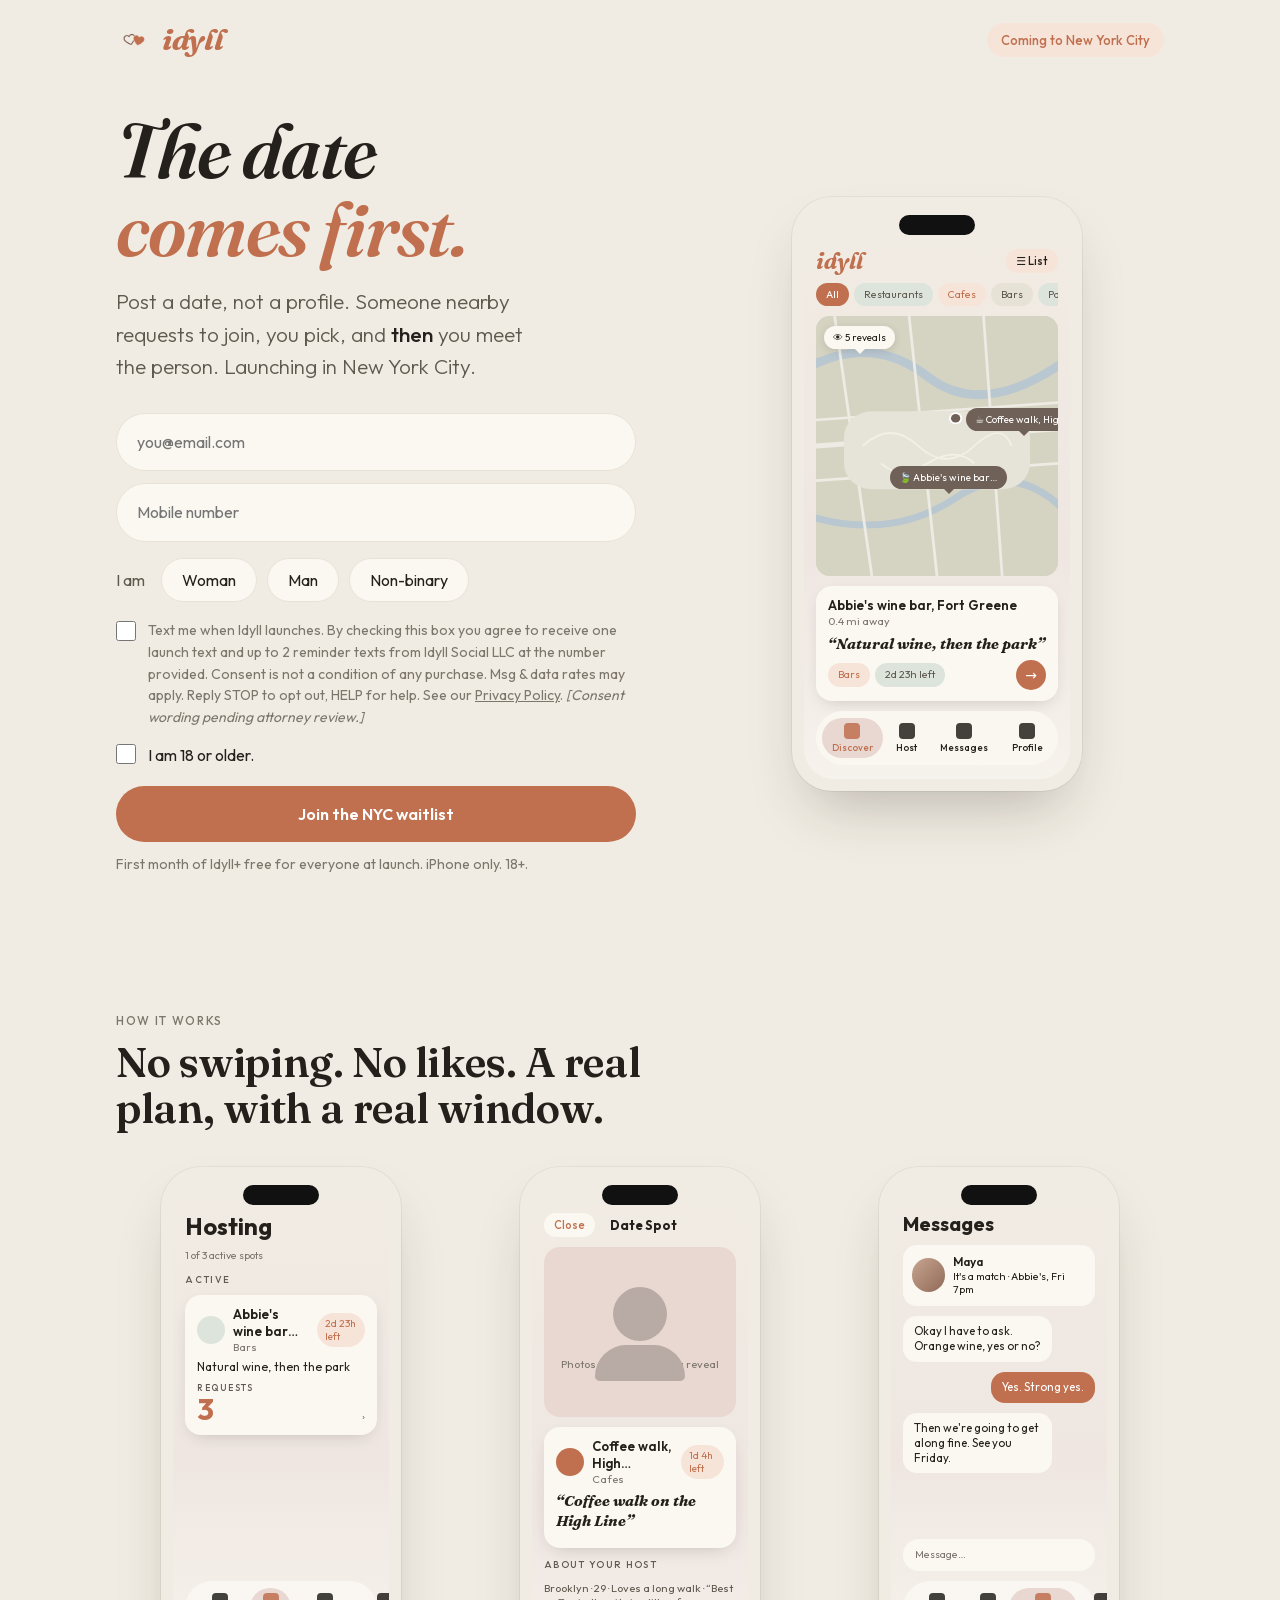
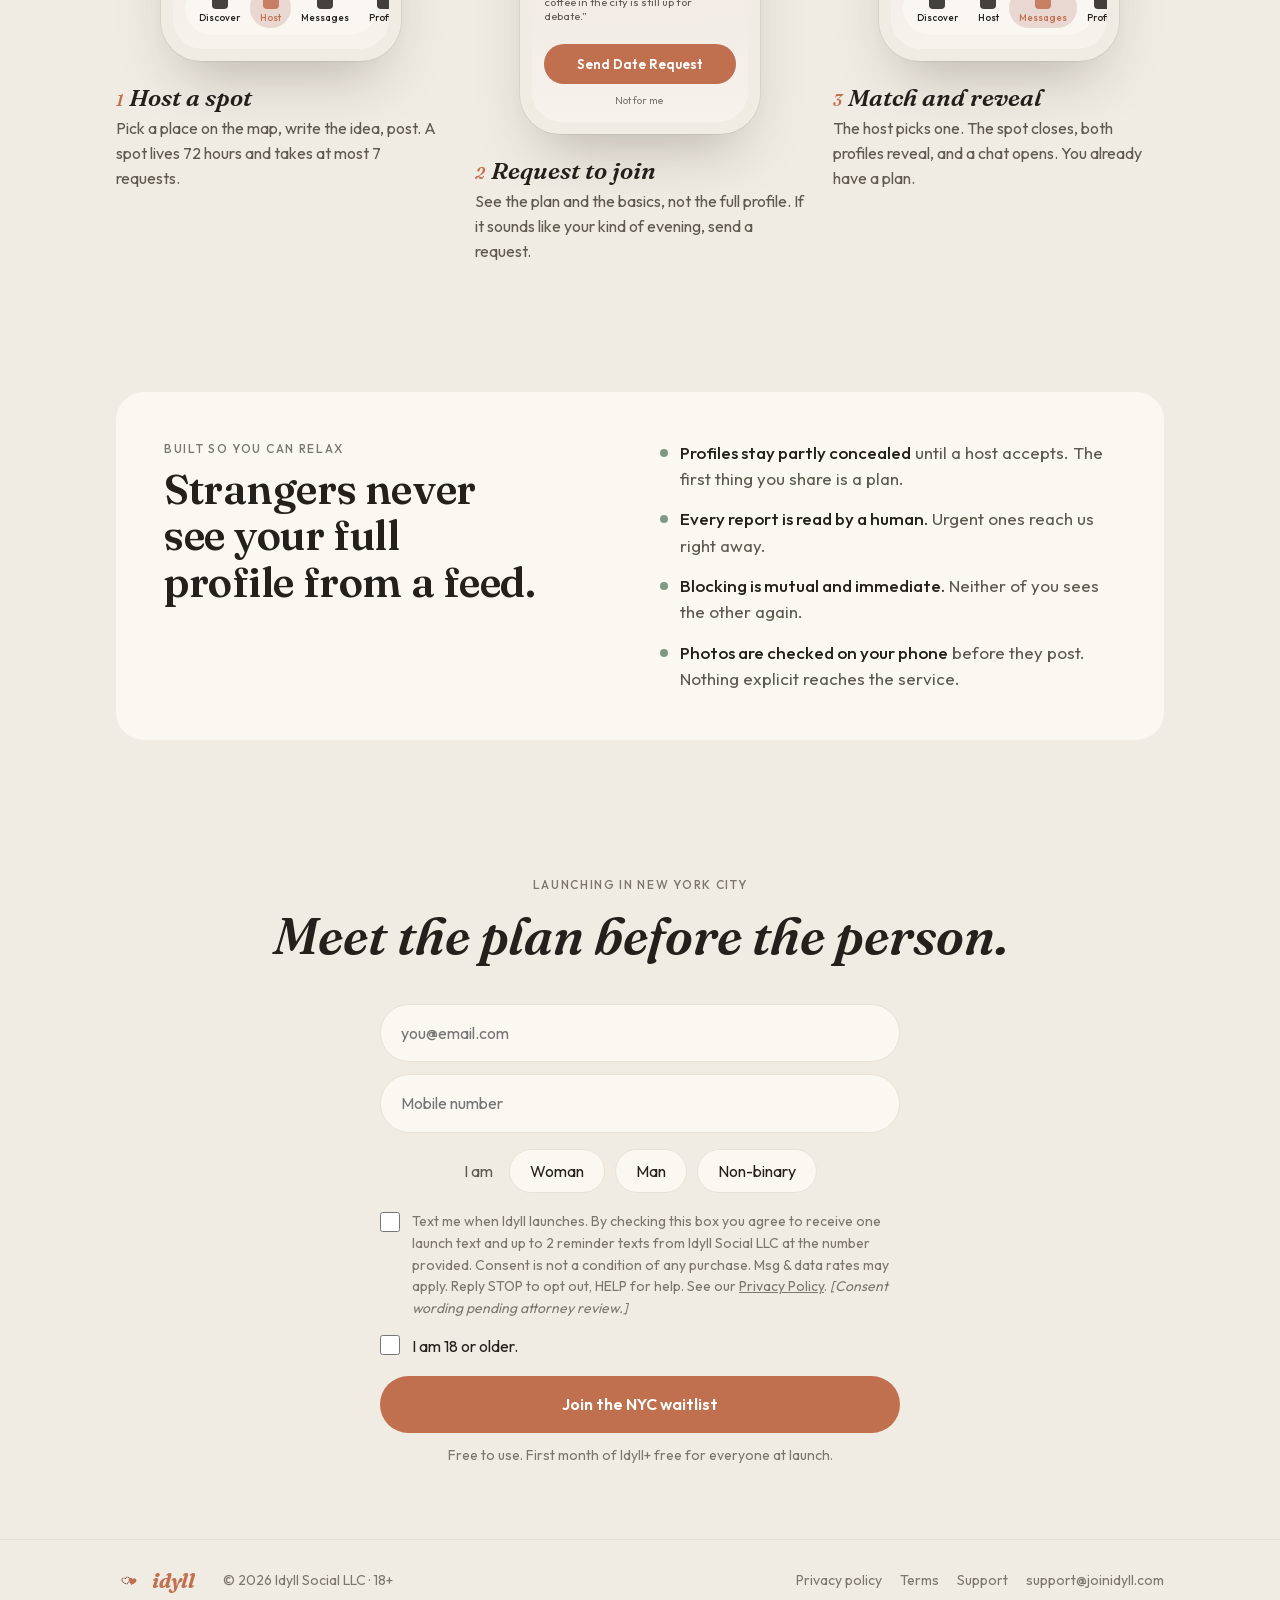
==== commit c65d789f: "Host Fraunces and Outfit on the site instead of loading them from Google" ====
--- a/index.html
+++ b/index.html
@@ -1,5 +1,5 @@
 <!doctype html><html lang="en"><head><meta charset="utf-8"><meta name="viewport" content="width=device-width,initial-scale=1,viewport-fit=cover"><title>Idyll — The date comes first</title><meta name="description" content="Idyll is a dating app where you post a real date spot and the host picks who joins. Launching in New York City.">
-<link rel="stylesheet" href="https://fonts.googleapis.com/css2?family=Fraunces:ital,opsz,wght@0,9..144,400;0,9..144,600;1,9..144,500;1,9..144,700&family=Outfit:wght@300;400;500;600;700&display=swap">
+<link rel="stylesheet" href="/fonts/fonts.css">
 <style>
 /* Layout: single light world matching the app (app forces light appearance). Hero = headline + email + phone mock; then the 3-step loop with a phone each; reassurance; repeat capture; footer. */
 :root{
--- a/fonts/fonts.css
+++ b/fonts/fonts.css
@@ -0,0 +1,72 @@
+/* vietnamese */
+@font-face {
+  font-family: 'Fraunces';
+  font-style: italic;
+  font-weight: 300 700;
+  font-display: swap;
+  src: url(/fonts/font-1.woff2) format('woff2');
+  unicode-range: U+0102-0103, U+0110-0111, U+0128-0129, U+0168-0169, U+01A0-01A1, U+01AF-01B0, U+0300-0301, U+0303-0304, U+0308-0309, U+0323, U+0329, U+1EA0-1EF9, U+20AB;
+}
+/* latin-ext */
+@font-face {
+  font-family: 'Fraunces';
+  font-style: italic;
+  font-weight: 300 700;
+  font-display: swap;
+  src: url(/fonts/font-2.woff2) format('woff2');
+  unicode-range: U+0100-02BA, U+02BD-02C5, U+02C7-02CC, U+02CE-02D7, U+02DD-02FF, U+0304, U+0308, U+0329, U+1D00-1DBF, U+1E00-1E9F, U+1EF2-1EFF, U+2020, U+20A0-20AB, U+20AD-20C4, U+2113, U+2C60-2C7F, U+A720-A7FF;
+}
+/* latin */
+@font-face {
+  font-family: 'Fraunces';
+  font-style: italic;
+  font-weight: 300 700;
+  font-display: swap;
+  src: url(/fonts/font-3.woff2) format('woff2');
+  unicode-range: U+0000-00FF, U+0131, U+0152-0153, U+02BB-02BC, U+02C6, U+02DA, U+02DC, U+0304, U+0308, U+0329, U+2000-206F, U+20AC, U+2122, U+2191, U+2193, U+2212, U+2215, U+FEFF, U+FFFD;
+}
+/* vietnamese */
+@font-face {
+  font-family: 'Fraunces';
+  font-style: normal;
+  font-weight: 300 700;
+  font-display: swap;
+  src: url(/fonts/font-5.woff2) format('woff2');
+  unicode-range: U+0102-0103, U+0110-0111, U+0128-0129, U+0168-0169, U+01A0-01A1, U+01AF-01B0, U+0300-0301, U+0303-0304, U+0308-0309, U+0323, U+0329, U+1EA0-1EF9, U+20AB;
+}
+/* latin-ext */
+@font-face {
+  font-family: 'Fraunces';
+  font-style: normal;
+  font-weight: 300 700;
+  font-display: swap;
+  src: url(/fonts/font-6.woff2) format('woff2');
+  unicode-range: U+0100-02BA, U+02BD-02C5, U+02C7-02CC, U+02CE-02D7, U+02DD-02FF, U+0304, U+0308, U+0329, U+1D00-1DBF, U+1E00-1E9F, U+1EF2-1EFF, U+2020, U+20A0-20AB, U+20AD-20C4, U+2113, U+2C60-2C7F, U+A720-A7FF;
+}
+/* latin */
+@font-face {
+  font-family: 'Fraunces';
+  font-style: normal;
+  font-weight: 300 700;
+  font-display: swap;
+  src: url(/fonts/font-4.woff2) format('woff2');
+  unicode-range: U+0000-00FF, U+0131, U+0152-0153, U+02BB-02BC, U+02C6, U+02DA, U+02DC, U+0304, U+0308, U+0329, U+2000-206F, U+20AC, U+2122, U+2191, U+2193, U+2212, U+2215, U+FEFF, U+FFFD;
+}
+/* latin-ext */
+@font-face {
+  font-family: 'Outfit';
+  font-style: normal;
+  font-weight: 300 700;
+  font-display: swap;
+  src: url(/fonts/font-8.woff2) format('woff2');
+  unicode-range: U+0100-02BA, U+02BD-02C5, U+02C7-02CC, U+02CE-02D7, U+02DD-02FF, U+0304, U+0308, U+0329, U+1D00-1DBF, U+1E00-1E9F, U+1EF2-1EFF, U+2020, U+20A0-20AB, U+20AD-20C4, U+2113, U+2C60-2C7F, U+A720-A7FF;
+}
+/* latin */
+@font-face {
+  font-family: 'Outfit';
+  font-style: normal;
+  font-weight: 300 700;
+  font-display: swap;
+  src: url(/fonts/font-7.woff2) format('woff2');
+  unicode-range: U+0000-00FF, U+0131, U+0152-0153, U+02BB-02BC, U+02C6, U+02DA, U+02DC, U+0304, U+0308, U+0329, U+2000-206F, U+20AC, U+2122, U+2191, U+2193, U+2212, U+2215, U+FEFF, U+FFFD;
+}
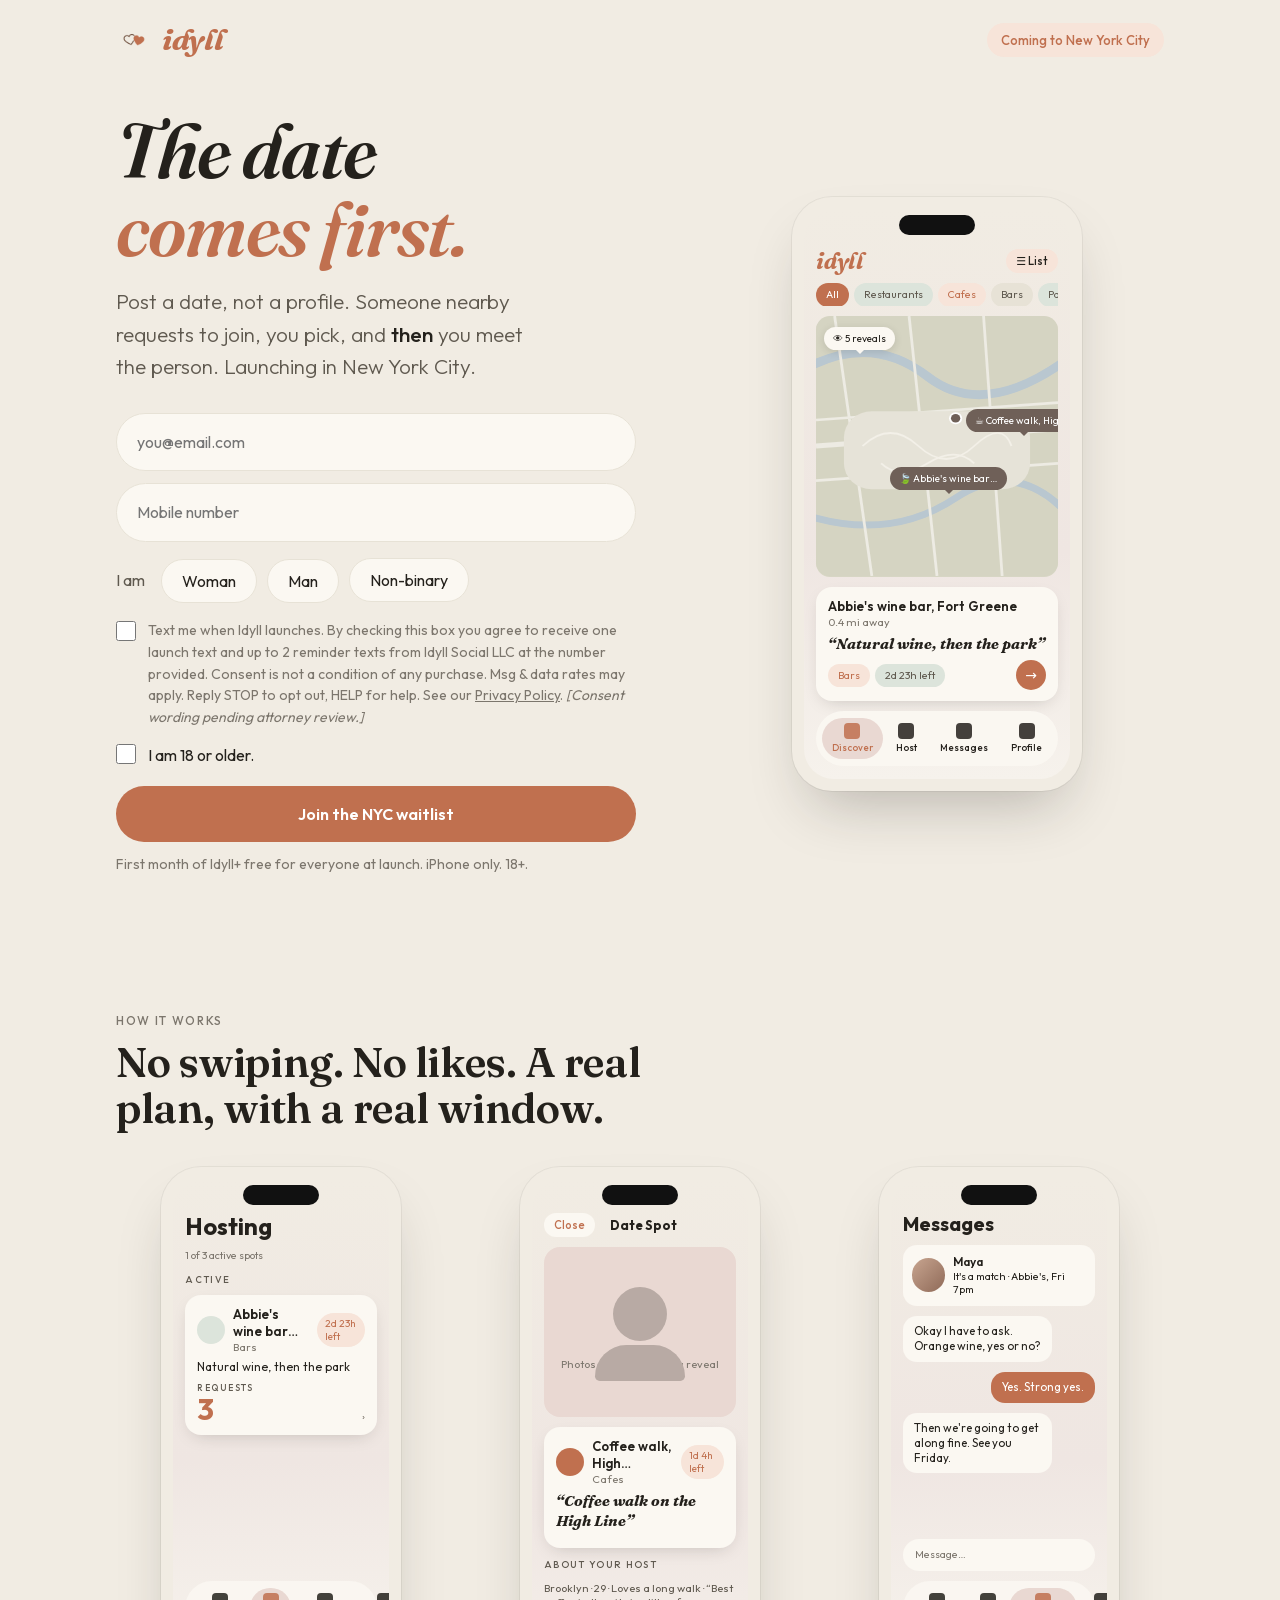
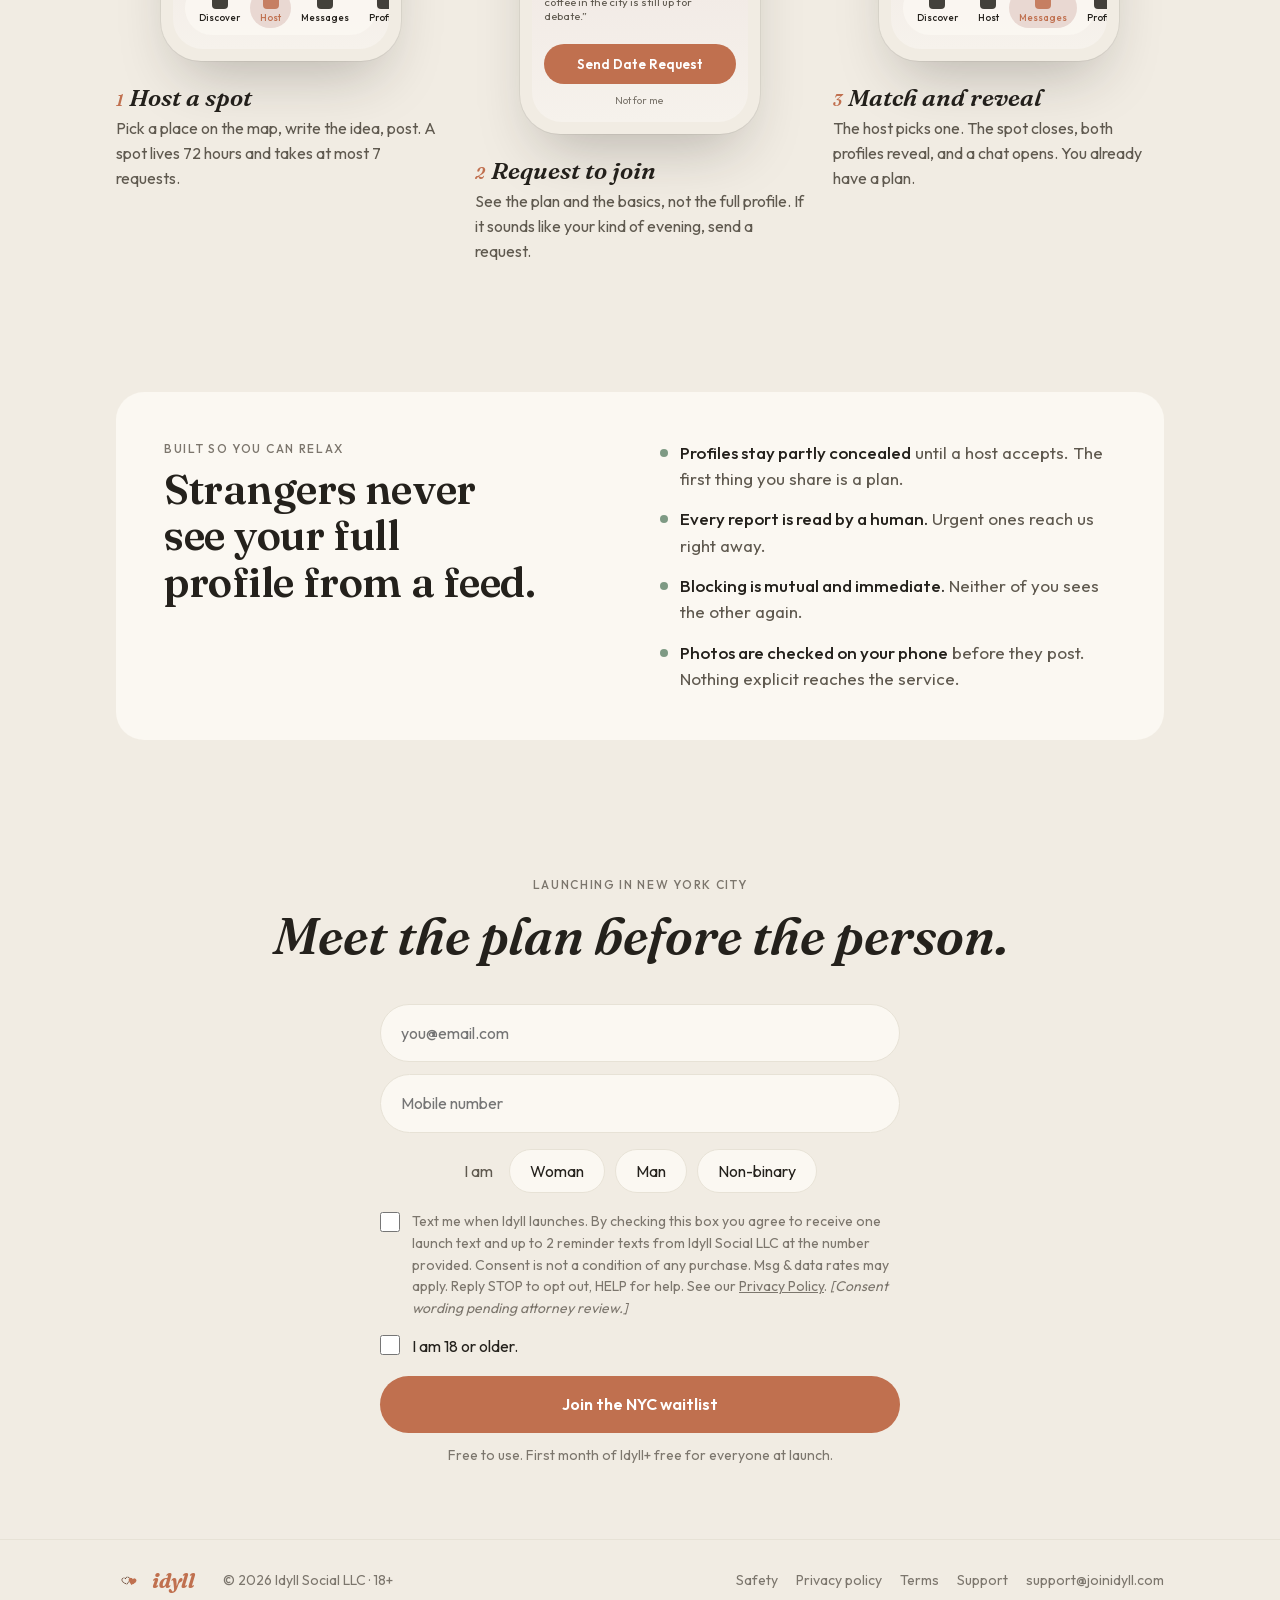
==== commit bac6f328: "Add Safety page (draft, pending legal review) and link it site-wide" ====
--- a/index.html
+++ b/index.html
@@ -269,7 +269,7 @@
 <footer><div class="wrap">
   <a class="brand" href="#top"><img src="[data-uri]" alt=""><span class="wordmark" style="font-size:20px">idyll</span></a>
   <span>© 2026 Idyll Social LLC · 18+</span>
-  <nav><a href="/privacy">Privacy policy</a><a href="/terms">Terms</a><a href="/support">Support</a><a href="mailto:support@joinidyll.com">support@joinidyll.com</a></nav>
+  <nav><a href="/safety">Safety</a><a href="/privacy">Privacy policy</a><a href="/terms">Terms</a><a href="/support">Support</a><a href="mailto:support@joinidyll.com">support@joinidyll.com</a></nav>
 </div></footer>
 
 <script>
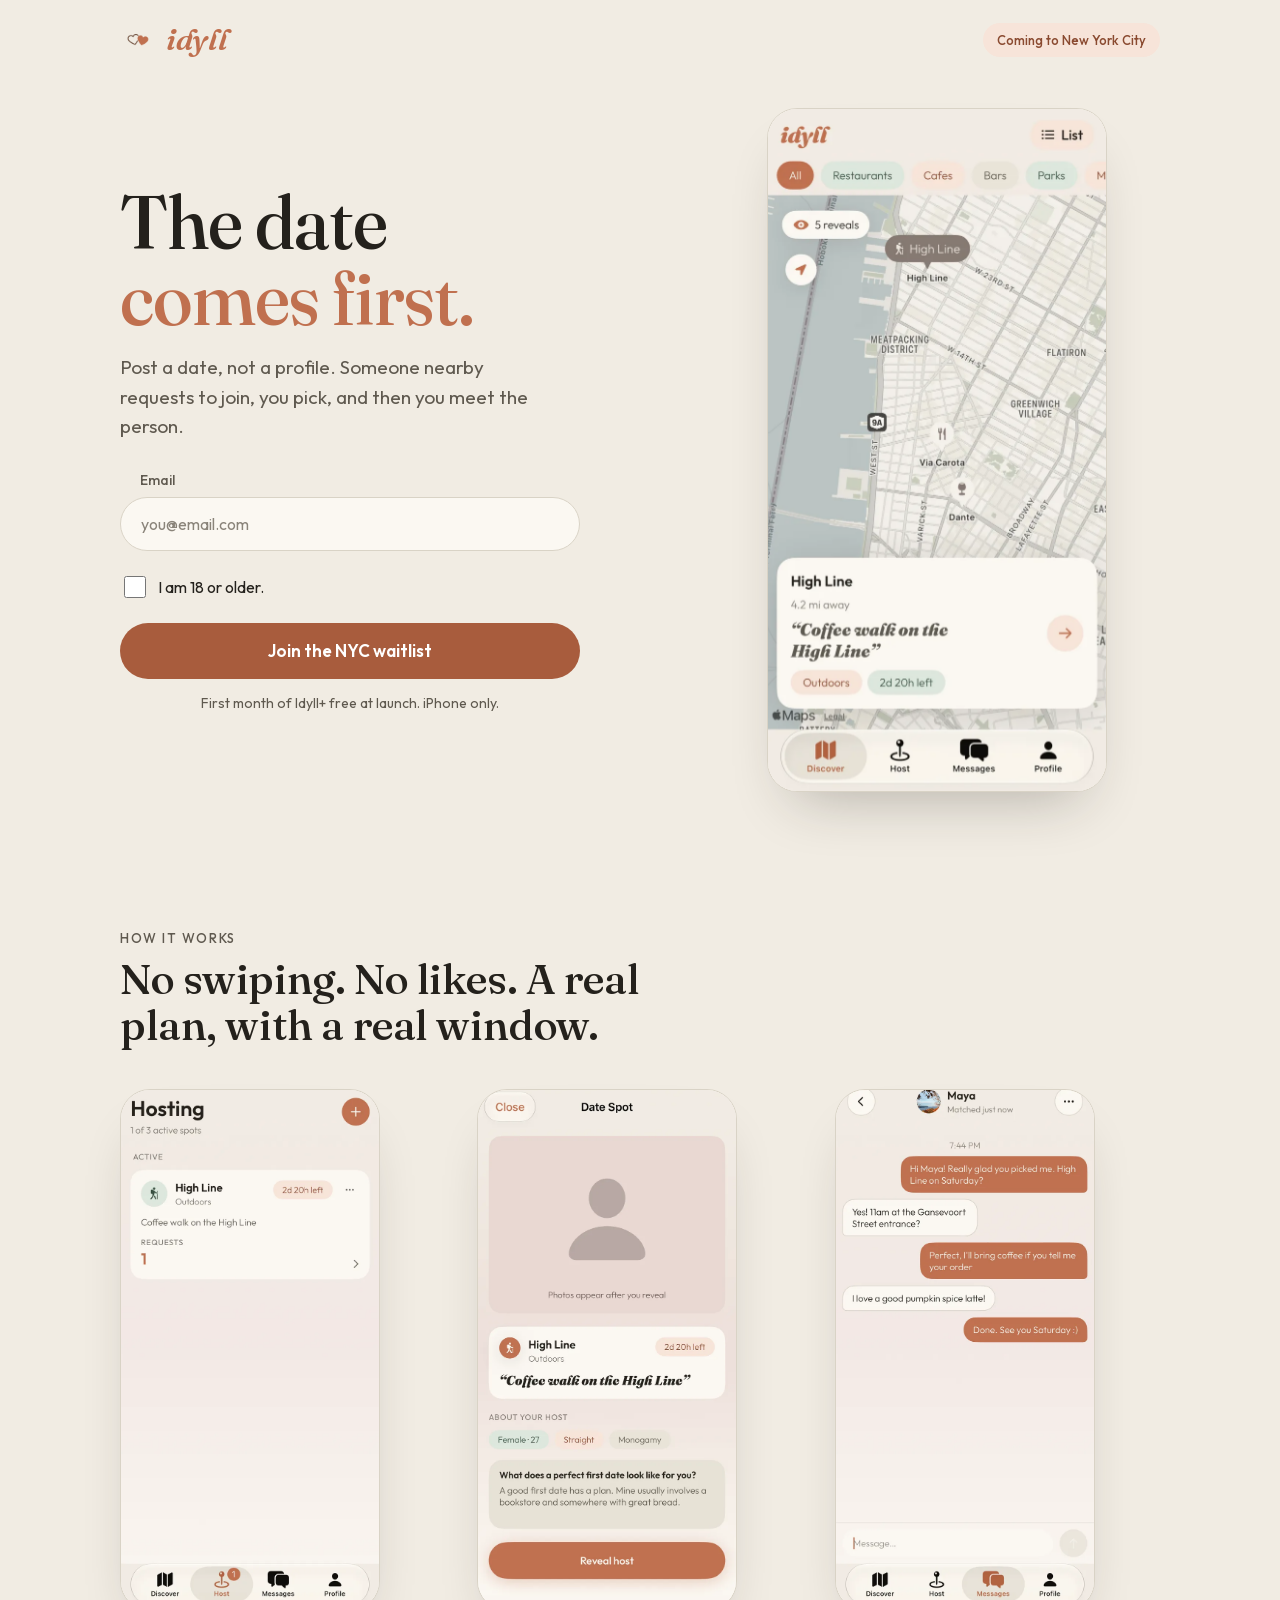
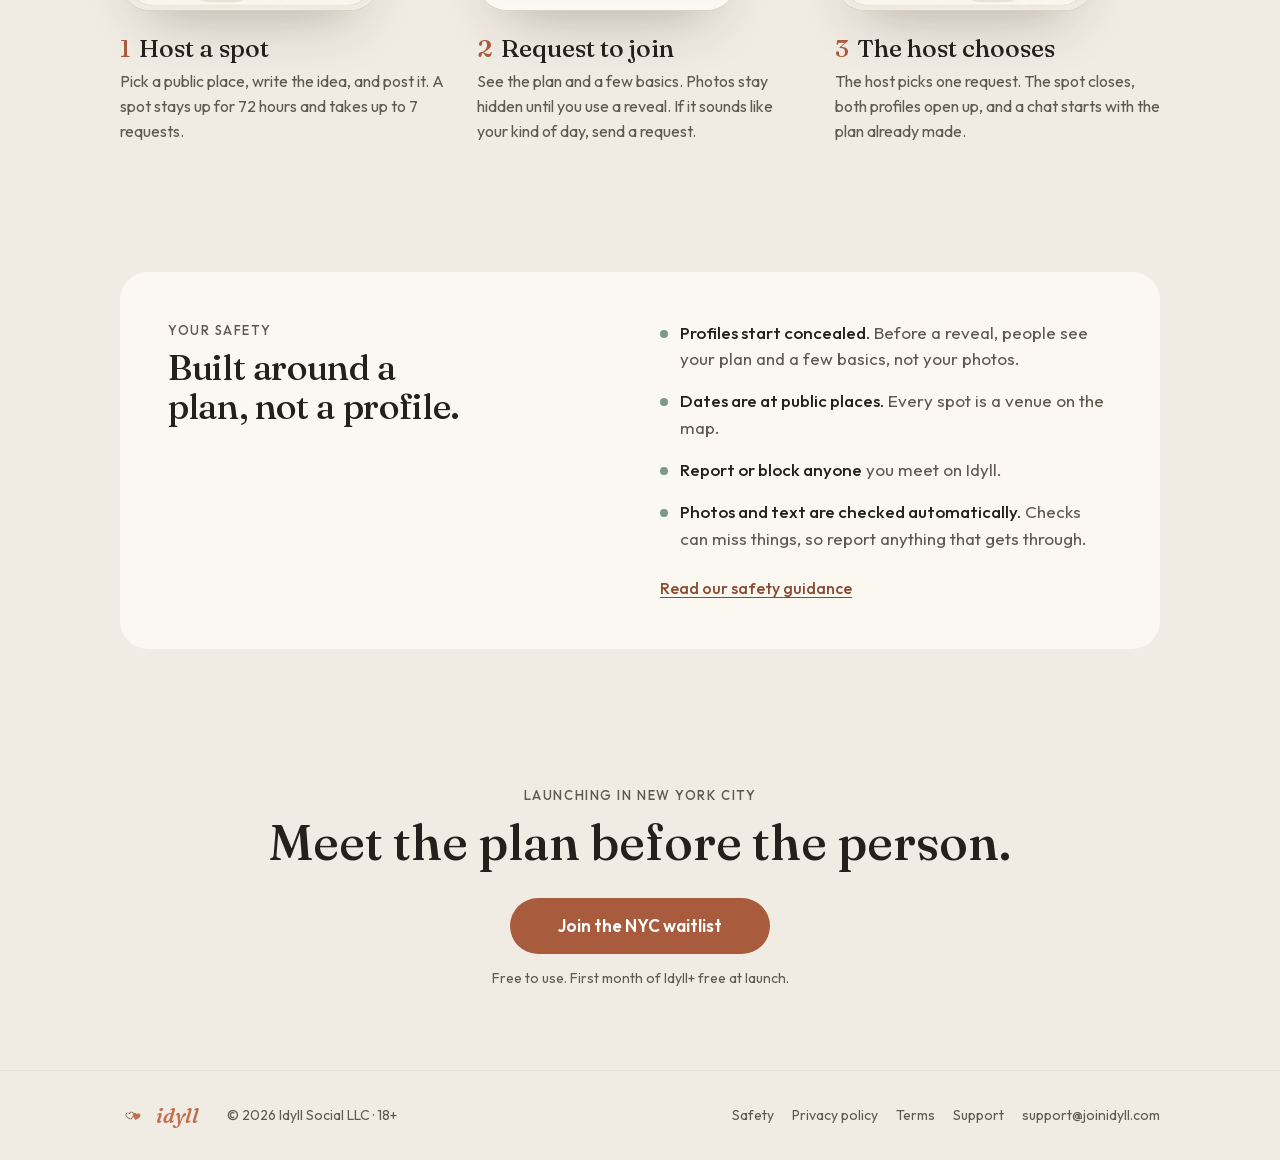
==== commit aec5032e: "Redesign home page: real screenshots, slim form, upright type, motion" ====
--- a/index.html
+++ b/index.html
@@ -1,288 +1,292 @@
 <!doctype html><html lang="en"><head><meta charset="utf-8"><meta name="viewport" content="width=device-width,initial-scale=1,viewport-fit=cover"><title>Idyll — The date comes first</title><meta name="description" content="Idyll is a dating app where you post a real date spot and the host picks who joins. Launching in New York City.">
+<link rel="icon" type="image/png" sizes="32x32" href="/images/favicon-32.png">
+<link rel="apple-touch-icon" href="/images/apple-touch-icon.png">
 <link rel="stylesheet" href="/fonts/fonts.css">
+<script>document.documentElement.classList.add('js')</script>
 <style>
-/* Layout: single light world matching the app (app forces light appearance). Hero = headline + email + phone mock; then the 3-step loop with a phone each; reassurance; repeat capture; footer. */
 :root{
-  --accent:#C0704F; --accent-soft:#F7E4D9; --ground:#F1ECE3; --card:#FBF8F2; --blush:#E9D8D2; --oat-deep:#E7E2D6; --sage:#7E9A84; --sage-soft:#DCE4DB;
-  --ink:#24211C; --ink-body:#5F594F; --ink-2:#7C766D;
-  --display:'Fraunces',Georgia,'Times New Roman',serif; --ui:'Outfit','Avenir Next','Segoe UI',system-ui,sans-serif;
+  --accent:#C0704F; --accent-strong:#A85C3D; --accent-press:#8F4E33; --accent-text:#8A4A30; --accent-soft:#F7E4D9;
+  --ground:#F1ECE3; --card:#FBF8F2; --oat-deep:#E7E2D6; --hair:#D9D3C6; --sage:#7E9A84;
+  --ink:#24211C; --ink-body:#5F594F;
+  --error:#B0412C;
+  --display:'Fraunces',Georgia,serif; --ui:'Outfit',system-ui,sans-serif;
   color-scheme:light;
 }
 *{box-sizing:border-box}
+html{-webkit-text-size-adjust:100%}
 body{margin:0;background:var(--ground);color:var(--ink);font-family:var(--ui);font-size:17px;line-height:1.55;-webkit-font-smoothing:antialiased}
-.wrap{max-width:1080px;margin:0 auto;padding-left:max(16px,env(safe-area-inset-left,0px));padding-right:max(16px,env(safe-area-inset-right,0px))}
-a{color:inherit}
+.wrap{max-width:1080px;margin:0 auto;padding-left:max(20px,env(safe-area-inset-left,0px));padding-right:max(20px,env(safe-area-inset-right,0px))}
 h1,h2,h3{text-wrap:balance;margin:0}
 p{margin:0}
-.eyebrow{font-size:12px;letter-spacing:.14em;text-transform:uppercase;color:var(--ink-2);font-weight:500}
-
-/* header */
-header .wrap{display:flex;align-items:center;justify-content:space-between;padding-block:22px}
+.eyebrow{font-size:13px;letter-spacing:.12em;text-transform:uppercase;color:var(--ink-body);font-weight:500}
+
+.site-head .wrap{display:flex;align-items:center;justify-content:space-between;gap:12px;padding-block:22px}
 .brand{display:flex;align-items:center;gap:10px;text-decoration:none}
 .brand img{width:36px;height:36px;border-radius:9px}
-.wordmark{font-family:var(--display);font-style:italic;font-weight:700;font-size:30px;color:var(--accent);line-height:1;letter-spacing:-.01em}
-.pill{font-size:13px;font-weight:500;background:var(--accent-soft);color:var(--accent);padding:7px 14px;border-radius:999px}
-
-/* hero */
-.hero .wrap{display:grid;grid-template-columns:1.1fr .9fr;gap:40px;align-items:center;padding-block:32px 72px}
-.hero h1{font-family:var(--display);font-style:italic;font-weight:600;font-size:clamp(44px,6.5vw,76px);line-height:1.02;letter-spacing:-.015em;color:var(--ink)}
-.hero h1 em{font-style:italic;color:var(--accent)}
-.lede{font-size:21px;font-weight:300;color:var(--ink-body);margin-top:18px;max-width:30ch}
-.lede b{font-weight:500;color:var(--ink)}
-form.capture{margin-top:30px;display:flex;flex-direction:column;gap:12px;max-width:520px}
-form.capture label.sr{position:absolute;left:-9999px}
-form.capture input[type=email],form.capture input[type=tel]{width:100%;min-width:0;font:inherit;font-size:16px;padding:16px 20px;border-radius:999px;border:1.5px solid var(--oat-deep);background:var(--card);color:var(--ink)}
-form.capture input:focus{outline:none;border-color:var(--accent);box-shadow:0 0 0 4px var(--accent-soft)}
-.btn{font:inherit;font-size:16px;font-weight:600;padding:16px 24px;border-radius:999px;border:0;background:var(--accent);color:#fff;cursor:pointer;white-space:nowrap;width:100%;margin-top:6px}
-.btn:hover{background:#B06544}.btn:focus-visible{outline:3px solid var(--accent-soft);outline-offset:2px}
-.fine{font-size:14px;color:var(--ink-2);margin-top:12px}
-.done{display:none;margin-top:14px;background:var(--sage-soft);color:#3D5343;padding:12px 16px;border-radius:14px;font-size:15px}
-.done.show{display:block}
-
-/* phone */
-.phone{width:290px;max-width:100%;margin:0 auto;background:var(--ground);border-radius:40px;padding:12px;box-shadow:0 30px 60px -20px rgba(36,33,28,.28),0 0 0 1px rgba(36,33,28,.06);position:relative;font-size:12.5px;line-height:1.3}
-.phone::before{content:"";position:absolute;left:50%;top:18px;transform:translateX(-50%);width:76px;height:20px;background:#111;border-radius:999px}
-.screen{background:linear-gradient(180deg,var(--ground) 0%,#EFE6E2 60%,#F6F2EC 100%);border-radius:30px;padding:40px 12px 14px;min-height:560px;display:flex;flex-direction:column;gap:10px;overflow:hidden}
-.s-top{display:flex;align-items:center;justify-content:space-between}
-.s-top .wordmark{font-size:22px}
-.s-btn{background:var(--accent-soft);padding:5px 10px;border-radius:999px;font-size:11px;font-weight:500}
-.chips{display:flex;gap:5px;overflow:hidden}
-.chip{padding:5px 10px;border-radius:999px;font-size:10.5px;white-space:nowrap;background:var(--oat-deep);color:var(--ink-body)}
-.chip.on{background:var(--accent);color:#fff}.chip.sage{background:var(--sage-soft)}.chip.peach{background:var(--accent-soft);color:var(--accent)}
-.map{flex:1;border-radius:14px;background:#D7D6C4;position:relative;overflow:hidden;min-height:260px}
-.map svg{position:absolute;inset:0;width:100%;height:100%}
-.pin{position:absolute;background:#6F6058;color:#fff;padding:5px 9px;border-radius:999px;font-size:10px;display:flex;align-items:center;gap:4px;white-space:nowrap}
-.pin::after{content:"";position:absolute;left:50%;bottom:-5px;transform:translateX(-50%);border:5px solid transparent;border-top-color:#6F6058;border-bottom:0}
-.pin.me{background:var(--card);color:var(--ink);box-shadow:0 2px 8px rgba(0,0,0,.12)}
-.pin.me::after{border-top-color:var(--card)}
-.spot{background:var(--card);border-radius:16px;padding:11px 12px;box-shadow:0 6px 18px -8px rgba(36,33,28,.25)}
-.spot .t{font-weight:600;font-size:13px}.spot .d{color:var(--ink-2);font-size:11px}
-.spot .q{font-family:var(--display);font-style:italic;font-weight:700;font-size:15px;margin:5px 0 7px}
-.spot .row{display:flex;gap:5px;align-items:center}
-.go{margin-left:auto;width:30px;height:30px;border-radius:50%;background:var(--accent);color:#fff;display:grid;place-items:center;font-size:14px}
-.tabs{display:flex;justify-content:space-around;background:rgba(251,248,242,.9);border-radius:999px;padding:7px 4px;font-size:9.5px;font-weight:500}
-.tabs span{display:flex;flex-direction:column;align-items:center;gap:2px;padding:5px 10px;border-radius:999px}
-.tabs span.on{background:var(--blush);color:var(--accent)}
-.tabs i{width:16px;height:16px;border-radius:4px;background:currentColor;opacity:.85;display:block}
-.photo-well{background:var(--blush);border-radius:16px;height:170px;display:flex;flex-direction:column;align-items:center;justify-content:center;gap:10px;color:var(--ink-2);font-size:11px}
-.silhouette{width:54px;height:54px;border-radius:50%;background:#B8AAA4;position:relative;top:-6px}
-.silhouette::after{content:"";position:absolute;left:-18px;right:-18px;top:58px;height:36px;background:#B8AAA4;border-radius:40px 40px 6px 6px}
-.card-h{display:flex;align-items:center;gap:8px}
-.leaf{width:28px;height:28px;border-radius:50%;background:var(--accent);flex:none}
-.leaf.sage{background:var(--sage-soft)}
-.timer{margin-left:auto;background:var(--accent-soft);color:var(--accent);padding:4px 8px;border-radius:999px;font-size:10px}
-.big-btn{background:var(--accent);color:#fff;text-align:center;padding:12px;border-radius:999px;font-weight:600;font-size:13px}
-.ghost{color:var(--ink-2);font-size:10.5px;text-align:center}
-.h-title{font-weight:700;font-size:24px;line-height:1.1}
-.req{display:flex;justify-content:space-between;align-items:flex-end}
-.req b{font-size:30px;color:var(--accent);font-weight:700;line-height:1}
-.bubble{max-width:78%;padding:8px 11px;border-radius:14px;background:var(--card);font-size:11.5px}
-.bubble.me{align-self:flex-end;background:var(--accent);color:#fff}
-.reveal{display:flex;gap:8px;align-items:center;background:var(--card);border-radius:14px;padding:9px}
-.avatar{width:34px;height:34px;border-radius:50%;background:linear-gradient(135deg,#C8A590,#8F6A58)}
-
-/* waitlist options */
-.opts{display:flex;flex-wrap:wrap;gap:10px;margin-top:4px;align-items:center}
-.opts .lbl{font-size:16px;color:var(--ink-body);margin-right:6px}
-.opt{position:relative}
-.opt input{position:absolute;opacity:0;width:0;height:0}
-.opt span{display:inline-block;padding:11px 20px;border-radius:999px;border:1.5px solid var(--oat-deep);background:var(--card);color:var(--ink);font-size:16px;cursor:pointer;min-height:44px;line-height:20px}
-.opt input:checked+span{background:var(--accent);border-color:var(--accent);color:#fff}
+.wordmark{font-family:var(--display);font-style:italic;font-weight:600;font-size:30px;color:var(--accent);line-height:1;letter-spacing:-.01em}
+.pill{font-size:13px;font-weight:500;background:var(--accent-soft);color:var(--accent-text);padding:7px 14px;border-radius:999px;white-space:nowrap}
+
+.hero .wrap{display:grid;grid-template-columns:1.1fr .9fr;gap:48px;align-items:center;padding-block:28px 72px}
+.hero h1{font-family:var(--display);font-weight:500;font-size:clamp(44px,6.4vw,74px);line-height:1.03;letter-spacing:-.015em}
+.hero h1 em{font-style:normal;color:var(--accent)}
+.lede{font-size:19px;color:var(--ink-body);margin-top:16px;max-width:32ch}
+
+form.capture{margin-top:28px;display:flex;flex-direction:column;gap:14px;max-width:460px}
+.field{display:flex;flex-direction:column;gap:6px}
+.field-label{font-size:14px;font-weight:500;color:var(--ink-body);padding-left:20px}
+form.capture input[type=email]{width:100%;font:inherit;font-size:16px;height:54px;padding:0 20px;border-radius:999px;border:1.5px solid var(--hair);background:var(--card);color:var(--ink);transition:border-color .15s,box-shadow .15s}
+form.capture input[type=email]::placeholder{color:#8A847A}
+form.capture input[type=email]:focus{outline:none;border-color:var(--accent-strong);box-shadow:0 0 0 4px var(--accent-soft)}
+form.capture input[aria-invalid=true]{border-color:var(--error)}
+
+.opts{border:0;margin:0;padding:0;min-width:0}
+.opts legend{font-size:14px;font-weight:500;color:var(--ink-body);padding:0 0 6px 20px}
+.opts-row{display:flex;gap:8px}
+.opt{position:relative;flex:1}
+.opt:last-child{flex:1.3}
+.opt input{position:absolute;opacity:0;width:1px;height:1px}
+.opt span{display:flex;align-items:center;justify-content:center;height:46px;border-radius:999px;border:1.5px solid var(--hair);background:var(--card);color:var(--ink);font-size:15px;cursor:pointer;user-select:none;transition:background .15s,border-color .15s,color .15s,transform .12s}
+.opt span:active{transform:scale(.97)}
+.opt input:checked+span{background:var(--accent-strong);border-color:var(--accent-strong);color:#fff}
 .opt input:focus-visible+span{box-shadow:0 0 0 4px var(--accent-soft)}
-.age{display:flex;gap:12px;align-items:flex-start;margin-top:2px;font-size:16px;color:var(--ink)}
-.age input{width:20px;height:20px;margin:1px 0 0;accent-color:var(--accent);flex:none}
-.again form.capture{align-items:stretch}.again .opts{justify-content:center}
-
-.phone-field{display:flex}
-.phone-field input:focus{outline:none;border-color:var(--accent);box-shadow:0 0 0 4px var(--accent-soft)}
-.sms{display:flex;gap:12px;align-items:flex-start;margin-top:6px;font-size:14px;color:var(--ink-2);text-align:left}
-.sms input{width:20px;height:20px;margin:1px 0 0;accent-color:var(--accent);flex:none}
-
-/* sections */
+.js form.capture .opts{display:none}
+.js form.capture.engaged .opts{display:block;animation:fadein .25s ease both}
+
+.age{display:flex;gap:12px;align-items:center;min-height:44px;font-size:16px;padding-left:4px;cursor:pointer}
+.age input{width:22px;height:22px;margin:0;accent-color:var(--accent-strong);flex:none}
+
+.btn{display:flex;align-items:center;justify-content:center;font:inherit;font-size:17px;font-weight:600;height:56px;padding:0 28px;border-radius:999px;border:0;background:var(--accent-strong);color:#fff;cursor:pointer;text-decoration:none;-webkit-tap-highlight-color:transparent;transition:background .15s,transform .12s}
+.btn:hover{background:#9C5334}
+.btn:active{background:var(--accent-press);transform:scale(.98)}
+.btn:focus-visible{outline:3px solid var(--accent-strong);outline-offset:3px}
+.btn[aria-busy=true]{background:var(--accent-press);cursor:progress}
+.fine{font-size:14px;color:var(--ink-body);text-align:center}
+.err{font-size:15px;color:var(--error);padding-left:20px}
+.err:empty{display:none}
+
+.shot{margin:0;border-radius:30px;overflow:hidden;background:var(--card);border:1px solid var(--hair);box-shadow:0 30px 60px -28px rgba(36,33,28,.32)}
+.shot img{display:block;width:100%;height:auto;will-change:transform}
+.hero .shot{width:min(340px,100%);margin-inline:auto}
+
 .sec{padding-block:64px}
-.sec-head{max-width:60ch;margin-bottom:36px}
-.sec h2{font-family:var(--display);font-weight:600;font-size:clamp(30px,4vw,42px);line-height:1.1;letter-spacing:-.01em;margin-top:8px}
-.steps{display:grid;grid-template-columns:repeat(3,1fr);gap:28px}
-.step{display:flex;flex-direction:column;gap:18px}
-.step .phone{width:240px;font-size:11px}
-.step .screen{min-height:470px;padding-top:34px}
-.step h3{font-family:var(--display);font-style:italic;font-weight:600;font-size:24px}
-.step p{color:var(--ink-body);font-size:16px;max-width:30ch}
-.step .n{font-family:var(--display);font-style:italic;color:var(--accent);font-size:16px;margin-right:6px}
+.sec-head{max-width:60ch;margin-bottom:40px}
+.sec h2{font-family:var(--display);font-weight:500;font-size:clamp(30px,4vw,42px);line-height:1.1;letter-spacing:-.01em;margin-top:8px}
+.steps{display:grid;grid-template-columns:repeat(3,1fr);gap:32px}
+.step{display:flex;flex-direction:column;gap:22px}
+.step .shot{width:min(260px,100%)}
+.step h3{font-family:var(--display);font-weight:500;font-size:25px;line-height:1.2}
+.step .n{color:var(--accent-strong);margin-right:8px}
+.step p{color:var(--ink-body);font-size:16px;max-width:32ch;margin-top:6px}
 
 .calm{background:var(--card);border-radius:28px;padding:48px}
-.calm .wrap-in{display:grid;grid-template-columns:1fr 1fr;gap:40px;align-items:start}
-.calm ul{list-style:none;padding:0;margin:0;display:grid;gap:14px}
+.calm-in{display:grid;grid-template-columns:1fr 1fr;gap:40px;align-items:start}
+.calm h2{font-size:clamp(28px,3.4vw,36px)}
+.calm ul{list-style:none;padding:0;margin:0;display:grid;gap:16px}
 .calm li{display:flex;gap:12px;align-items:flex-start;color:var(--ink-body)}
-.calm li::before{content:"";flex:none;width:8px;height:8px;margin-top:9px;border-radius:50%;background:var(--sage)}
+.calm li::before{content:"";flex:none;width:8px;height:8px;margin-top:10px;border-radius:50%;background:var(--sage)}
 .calm li b{color:var(--ink);font-weight:500}
-
-.again{text-align:center;padding-block:72px}
-.again h2{font-family:var(--display);font-style:italic;font-weight:600;font-size:clamp(32px,5vw,52px)}
-.again form.capture{margin:28px auto 0;justify-content:center}
-
-footer{border-top:1px solid var(--oat-deep)}
-footer .wrap{padding-block:28px;display:flex;flex-wrap:wrap;gap:14px 28px;align-items:center;font-size:14px;color:var(--ink-2)}
-footer .brand img{width:26px;height:26px;border-radius:7px}
-footer nav{display:flex;flex-wrap:wrap;gap:18px;margin-left:auto}
-footer a{text-decoration:none}footer a:hover{color:var(--accent)}
-
+.calm .more{margin-top:24px;font-size:16px}
+.text-link{color:var(--accent-text);font-weight:500;text-underline-offset:3px}
+.text-link:hover{color:var(--ink)}
+
+.again{text-align:center;padding-block:72px 80px}
+.again h2{font-family:var(--display);font-weight:500;font-size:clamp(32px,5vw,50px);line-height:1.1;margin-top:10px}
+.again .btn{display:inline-flex;margin-top:28px;min-width:260px}
+.again .fine{margin-top:14px}
+
+.site-foot{border-top:1px solid var(--oat-deep)}
+.site-foot .wrap{padding-block:28px;display:flex;flex-wrap:wrap;gap:14px 28px;align-items:center;font-size:14px;color:var(--ink-body)}
+.site-foot .brand img{width:26px;height:26px;border-radius:7px}
+.site-foot nav{display:flex;flex-wrap:wrap;gap:6px 18px;margin-left:auto}
+.site-foot nav a{color:var(--ink-body);text-decoration:none;padding-block:6px}
+.site-foot nav a:hover{color:var(--accent-text);text-decoration:underline}
+
+@keyframes fadein{from{opacity:0;transform:translateY(-4px)}to{opacity:1;transform:none}}
+@keyframes rise{from{opacity:.001;transform:translateY(14px)}to{opacity:1;transform:none}}
 @media (prefers-reduced-motion:no-preference){
-  .hero h1,.lede,.hero form,.hero .phone{animation:rise .7s cubic-bezier(.2,.7,.2,1) both}
-  .lede{animation-delay:.08s}.hero form{animation-delay:.16s}.hero .phone{animation-delay:.2s}
-  @keyframes rise{from{opacity:.001;transform:translateY(14px)}to{opacity:1;transform:none}}
-}
-@media (max-width:900px){.steps{grid-template-columns:1fr;gap:48px}.step{align-items:center;text-align:center}.step p{margin:0 auto}.calm .wrap-in{grid-template-columns:1fr}}
-@media (max-width:760px){.hero .wrap{grid-template-columns:1fr;gap:44px;padding-block:16px 56px}.hero .phone{order:2}.calm{padding:32px 22px}}
+  html{scroll-behavior:smooth}
+  .hero h1,.lede,.hero form,.hero .shot{animation:rise .7s cubic-bezier(.2,.7,.2,1) both}
+  .lede{animation-delay:.08s}.hero form{animation-delay:.16s}.hero .shot{animation-delay:.22s}
+  .js .reveal{opacity:0;transform:translateY(16px);transition:opacity .7s cubic-bezier(.2,.7,.2,1),transform .7s cubic-bezier(.2,.7,.2,1)}
+  .js .reveal.in{opacity:1;transform:none}
+}
+@media (prefers-reduced-motion:reduce){
+  .btn,.opt span{transition:none}
+  .btn:active,.opt span:active{transform:none}
+  .js form.capture.engaged .opts{animation:none}
+}
+@media (max-width:900px){
+  .steps{grid-template-columns:1fr;gap:56px}
+  .step{align-items:center;text-align:center}
+  .step p{margin-inline:auto}
+  .calm-in{grid-template-columns:1fr;gap:24px}
+}
+@media (max-width:760px){
+  .hero .wrap{grid-template-columns:1fr;gap:44px;padding-block:12px 56px}
+  .hero form.capture{max-width:none}
+  .hero .shot{width:min(320px,88%)}
+  .calm{padding:32px 22px}
+  .again .btn{width:100%}
+}
 </style>
-
 </head><body>
-<header><div class="wrap">
-  <a class="brand" href="#top"><img src="[data-uri]" alt="Idyll icon"><span class="wordmark">idyll</span></a>
+<header class="site-head"><div class="wrap">
+  <a class="brand" href="/"><img src="/images/icon.png" width="36" height="36" alt=""><span class="wordmark">idyll</span></a>
   <span class="pill">Coming to New York City</span>
 </div></header>
 
+<main>
 <section class="hero" id="top"><div class="wrap">
   <div>
     <h1>The date <em>comes first.</em></h1>
-    <p class="lede">Post a date, not a profile. Someone nearby requests to join, you pick, and <b>then</b> you meet the person. Launching in New York City.</p>
-    <form class="capture" id="capture-top" method="POST" action="/subscribe">
-      <label class="sr" for="email-top">Email</label>
-      <input id="email-top" name="email" type="email" autocomplete="email" placeholder="you@email.com">
-<div class="phone-field"><input type="tel" name="phone" inputmode="tel" autocomplete="tel" placeholder="Mobile number" aria-label="Mobile number"></div>
-<div class="opts"><span class="lbl">I am</span><label class="opt"><input type="radio" name="gender" value="woman"><span>Woman</span></label><label class="opt"><input type="radio" name="gender" value="man"><span>Man</span></label><label class="opt"><input type="radio" name="gender" value="nonbinary"><span>Non-binary</span></label></div><label class="sms"><input type="checkbox" name="sms_consent" value="yes"> <span>Text me when Idyll launches. By checking this box you agree to receive one launch text and up to 2 reminder texts from Idyll Social LLC at the number provided. Consent is not a condition of any purchase. Msg &amp; data rates may apply. Reply STOP to opt out, HELP for help. See our <a href="/privacy">Privacy Policy</a>. <em>[Consent wording pending attorney review.]</em></span></label>
-<label class="age"><input type="checkbox" name="age18" value="yes" required> I am 18 or older.</label>
-<button class="btn" type="submit">Join the NYC waitlist</button>
-</form>
-    <p class="fine">First month of Idyll+ free for everyone at launch. iPhone only. 18+.</p>
-    <p class="done" id="done-top">You're on the list. We'll email you when Idyll opens in New York.</p>
-  </div>
-
-  <div class="phone" aria-label="Idyll Discover screen">
-    <div class="screen">
-      <div class="s-top"><span class="wordmark">idyll</span><span class="s-btn">☰ List</span></div>
-      <div class="chips"><span class="chip on">All</span><span class="chip sage">Restaurants</span><span class="chip peach">Cafes</span><span class="chip">Bars</span><span class="chip sage">Parks</span><span class="chip peach">Museums</span></div>
-      <div class="map">
-        <svg viewBox="0 0 260 300" preserveAspectRatio="none" aria-hidden="true">
-          <rect width="260" height="300" fill="#D5D4C2"/>
-          <path d="M-10 60 Q60 20 120 70 T270 50" stroke="#B9C7D0" stroke-width="10" fill="none"/>
-          <path d="M-10 230 Q80 260 150 210 T280 240" stroke="#B9C7D0" stroke-width="8" fill="none"/>
-          <path d="M20 0 L60 300 M100 0 L130 300 M180 0 L200 300 M0 120 L260 100 M0 190 L260 170" stroke="#EDEBE3" stroke-width="3"/>
-          <path d="M0 150 L260 130" stroke="#EDEBE3" stroke-width="6"/>
-          <rect x="30" y="110" width="200" height="90" rx="30" fill="#E6E3D8"/>
-          <g fill="none" stroke="#F3F0E8" stroke-width="2"><path d="M50 150 q30 -30 60 0 t60 0 t40 0"/><path d="M70 170 q20 20 50 0 t50 0"/></g>
-          <circle cx="150" cy="118" r="7" fill="#fff"/><circle cx="150" cy="118" r="5" fill="#6F6058"/>
-        </svg>
-        <span class="pin me" style="left:8px;top:10px">👁 5 reveals</span>
-        <span class="pin" style="left:74px;top:150px">🍃 Abbie's wine bar…</span>
-        <span class="pin" style="left:150px;top:92px">☕ Coffee walk, High…</span>
+    <p class="lede">Post a date, not a profile. Someone nearby requests to join, you pick, and then you meet the person.</p>
+    <form class="capture" id="join" method="POST" action="/subscribe" novalidate>
+      <div class="field">
+        <label class="field-label" for="email">Email</label>
+        <input id="email" name="email" type="email" autocomplete="email" inputmode="email" placeholder="you@email.com" required aria-describedby="join-err">
       </div>
-      <div class="spot">
-        <div class="t">Abbie's wine bar, Fort Greene</div>
-        <div class="d">0.4 mi away</div>
-        <div class="q">“Natural wine, then the park”</div>
-        <div class="row"><span class="chip peach">Bars</span><span class="chip sage">2d 23h left</span><span class="go">→</span></div>
-      </div>
-      <div class="tabs"><span class="on"><i></i>Discover</span><span><i></i>Host</span><span><i></i>Messages</span><span><i></i>Profile</span></div>
-    </div>
-  </div>
+      <fieldset class="opts">
+        <legend>I am (optional)</legend>
+        <div class="opts-row">
+          <label class="opt"><input type="radio" name="gender" value="woman"><span>Woman</span></label>
+          <label class="opt"><input type="radio" name="gender" value="man"><span>Man</span></label>
+          <label class="opt"><input type="radio" name="gender" value="nonbinary"><span>Non-binary</span></label>
+        </div>
+      </fieldset>
+      <label class="age"><input type="checkbox" name="age18" value="yes" required> I am 18 or older.</label>
+      <p class="err" id="join-err" role="alert"></p>
+      <button class="btn" type="submit">Join the NYC waitlist</button>
+      <p class="fine">First month of Idyll+ free at launch. iPhone only.</p>
+    </form>
+  </div>
+  <figure class="shot"><img src="/images/discover.webp" width="720" height="1453" alt="Idyll's Discover map of lower Manhattan, showing a date spot for a coffee walk on the High Line." fetchpriority="high"></figure>
 </div></section>
 
 <section class="sec"><div class="wrap">
-  <div class="sec-head">
+  <div class="sec-head reveal">
     <p class="eyebrow">How it works</p>
     <h2>No swiping. No likes. A real plan, with a real window.</h2>
   </div>
   <div class="steps">
-    <div class="step">
-      <div class="phone"><div class="screen">
-        <div class="h-title">Hosting</div>
-        <div class="ghost" style="text-align:left">1 of 3 active spots</div>
-        <p class="eyebrow" style="font-size:9.5px">Active</p>
-        <div class="spot">
-          <div class="card-h"><span class="leaf sage"></span><div><div class="t">Abbie's wine bar…</div><div class="d">Bars</div></div><span class="timer">2d 23h left</span></div>
-          <div class="q" style="font-style:normal;font-family:var(--ui);font-weight:400;font-size:12px">Natural wine, then the park</div>
-          <div class="req"><div><p class="eyebrow" style="font-size:9px">Requests</p><b>3</b></div><span style="color:var(--ink-2)">›</span></div>
-        </div>
-        <div style="flex:1"></div>
-        <div class="tabs"><span><i></i>Discover</span><span class="on"><i></i>Host</span><span><i></i>Messages</span><span><i></i>Profile</span></div>
-      </div></div>
-      <div><h3><span class="n">1</span>Host a spot</h3><p>Pick a place on the map, write the idea, post. A spot lives 72 hours and takes at most 7 requests.</p></div>
+    <div class="step reveal">
+      <figure class="shot"><img src="/images/hosting.webp" width="720" height="1453" alt="The Hosting screen, with one active spot and one request." loading="lazy"></figure>
+      <div><h3><span class="n">1</span>Host a spot</h3><p>Pick a public place, write the idea, and post it. A spot stays up for 72 hours and takes up to 7 requests.</p></div>
     </div>
-    <div class="step">
-      <div class="phone"><div class="screen">
-        <div class="s-top"><span class="s-btn" style="background:var(--card);color:var(--accent)">Close</span><b style="font-size:13px">Date Spot</b><span style="width:44px"></span></div>
-        <div class="photo-well"><span class="silhouette"></span><span>Photos appear after you reveal</span></div>
-        <div class="spot">
-          <div class="card-h"><span class="leaf"></span><div><div class="t">Coffee walk, High…</div><div class="d">Cafes</div></div><span class="timer">1d 4h left</span></div>
-          <div class="q">“Coffee walk on the High Line”</div>
-        </div>
-        <p class="eyebrow" style="font-size:9.5px">About your host</p>
-        <p style="color:var(--ink-body);font-size:11px">Brooklyn · 29 · Loves a long walk · “Best coffee in the city is still up for debate.”</p>
-        <div style="flex:1"></div>
-        <div class="big-btn">Send Date Request</div>
-        <div class="ghost">Not for me</div>
-      </div></div>
-      <div><h3><span class="n">2</span>Request to join</h3><p>See the plan and the basics, not the full profile. If it sounds like your kind of evening, send a request.</p></div>
+    <div class="step reveal">
+      <figure class="shot"><img src="/images/date-spot.webp" width="720" height="1453" alt="A date spot with the host's photos hidden, showing only the plan and a few basics." loading="lazy"></figure>
+      <div><h3><span class="n">2</span>Request to join</h3><p>See the plan and a few basics. Photos stay hidden until you use a reveal. If it sounds like your kind of day, send a request.</p></div>
     </div>
-    <div class="step">
-      <div class="phone"><div class="screen">
-        <div class="h-title" style="font-size:20px">Messages</div>
-        <div class="reveal"><span class="avatar"></span><div><div class="t" style="font-weight:600;font-size:12px">Maya</div><div class="d" style="font-size:10.5px">It's a match · Abbie's, Fri 7pm</div></div></div>
-        <div class="bubble">Okay I have to ask. Orange wine, yes or no?</div>
-        <div class="bubble me">Yes. Strong yes.</div>
-        <div class="bubble">Then we're going to get along fine. See you Friday.</div>
-        <div style="flex:1"></div>
-        <div class="chip" style="background:var(--card);padding:9px 12px;color:var(--ink-2)">Message…</div>
-        <div class="tabs"><span><i></i>Discover</span><span><i></i>Host</span><span class="on"><i></i>Messages</span><span><i></i>Profile</span></div>
-      </div></div>
-      <div><h3><span class="n">3</span>Match and reveal</h3><p>The host picks one. The spot closes, both profiles reveal, and a chat opens. You already have a plan.</p></div>
+    <div class="step reveal">
+      <figure class="shot"><img src="/images/messages.webp" width="720" height="1453" alt="A chat that has just opened, confirming the time and place for the walk." loading="lazy"></figure>
+      <div><h3><span class="n">3</span>The host chooses</h3><p>The host picks one request. The spot closes, both profiles open up, and a chat starts with the plan already made.</p></div>
     </div>
   </div>
 </div></section>
 
-<section class="sec"><div class="wrap"><div class="calm"><div class="wrap-in">
-  <div><p class="eyebrow">Built so you can relax</p><h2>Strangers never see your full profile from a feed.</h2></div>
-  <ul>
-    <li><span><b>Profiles stay partly concealed</b> until a host accepts. The first thing you share is a plan.</span></li>
-    <li><span><b>Every report is read by a human.</b> Urgent ones reach us right away.</span></li>
-    <li><span><b>Blocking is mutual and immediate.</b> Neither of you sees the other again.</span></li>
-    <li><span><b>Photos are checked on your phone</b> before they post. Nothing explicit reaches the service.</span></li>
-  </ul>
+<section class="sec"><div class="wrap"><div class="calm reveal"><div class="calm-in">
+  <div>
+    <p class="eyebrow">Your safety</p>
+    <h2>Built around a plan, not a profile.</h2>
+  </div>
+  <div>
+    <ul>
+      <li><span><b>Profiles start concealed.</b> Before a reveal, people see your plan and a few basics, not your photos.</span></li>
+      <li><span><b>Dates are at public places.</b> Every spot is a venue on the map.</span></li>
+      <li><span><b>Report or block anyone</b> you meet on Idyll.</span></li>
+      <li><span><b>Photos and text are checked automatically.</b> Checks can miss things, so report anything that gets through.</span></li>
+    </ul>
+    <p class="more"><a class="text-link" href="/safety">Read our safety guidance</a></p>
+  </div>
 </div></div></div></section>
 
-<section class="again"><div class="wrap">
+<section class="again"><div class="wrap reveal">
   <p class="eyebrow">Launching in New York City</p>
   <h2>Meet the plan before the person.</h2>
-  <form class="capture" id="capture-bottom" method="POST" action="/subscribe">
-    <label class="sr" for="email-bottom">Email</label>
-    <input id="email-bottom" name="email" type="email" autocomplete="email" placeholder="you@email.com">
-<div class="phone-field"><input type="tel" name="phone" inputmode="tel" autocomplete="tel" placeholder="Mobile number" aria-label="Mobile number"></div>
-<div class="opts"><span class="lbl">I am</span><label class="opt"><input type="radio" name="gender" value="woman"><span>Woman</span></label><label class="opt"><input type="radio" name="gender" value="man"><span>Man</span></label><label class="opt"><input type="radio" name="gender" value="nonbinary"><span>Non-binary</span></label></div><label class="sms"><input type="checkbox" name="sms_consent" value="yes"> <span>Text me when Idyll launches. By checking this box you agree to receive one launch text and up to 2 reminder texts from Idyll Social LLC at the number provided. Consent is not a condition of any purchase. Msg &amp; data rates may apply. Reply STOP to opt out, HELP for help. See our <a href="/privacy">Privacy Policy</a>. <em>[Consent wording pending attorney review.]</em></span></label>
-<label class="age"><input type="checkbox" name="age18" value="yes" required> I am 18 or older.</label>
-<button class="btn" type="submit">Join the NYC waitlist</button>
-</form>
-  <p class="fine">Free to use. First month of Idyll+ free for everyone at launch.</p>
-  <p class="done" id="done-bottom">You're on the list. We'll email you when Idyll opens in New York.</p>
+  <a class="btn" href="#join" id="to-join">Join the NYC waitlist</a>
+  <p class="fine">Free to use. First month of Idyll+ free at launch.</p>
 </div></section>
-
-<footer><div class="wrap">
-  <a class="brand" href="#top"><img src="[data-uri]" alt=""><span class="wordmark" style="font-size:20px">idyll</span></a>
+</main>
+
+<footer class="site-foot"><div class="wrap">
+  <a class="brand" href="/"><img src="/images/icon.png" width="26" height="26" alt=""><span class="wordmark" style="font-size:20px">idyll</span></a>
   <span>© 2026 Idyll Social LLC · 18+</span>
-  <nav><a href="/safety">Safety</a><a href="/privacy">Privacy policy</a><a href="/terms">Terms</a><a href="/support">Support</a><a href="mailto:support@joinidyll.com">support@joinidyll.com</a></nav>
+  <nav aria-label="Footer"><a href="/safety">Safety</a><a href="/privacy">Privacy policy</a><a href="/terms">Terms</a><a href="/support">Support</a><a href="mailto:support@joinidyll.com">support@joinidyll.com</a></nav>
 </div></footer>
 
 <script>
-for (const f of document.querySelectorAll('form.capture')) {
-  f.addEventListener('submit', e => {
-    const email = f.querySelector('[name=email]').value.trim();
-    const phone = f.querySelector('[name=phone]').value.replace(/\D/g,'');
-    const consent = f.querySelector('[name=sms_consent]').checked;
-    let msg = '';
-    if (!email && !phone) msg = 'Enter an email or a mobile number.';
-    else if (phone && !consent) msg = 'Tick the box to get texts, or leave the number blank.';
-    if (msg) { e.preventDefault(); alert(msg); }
+(function () {
+  var form = document.getElementById('join');
+  var email = form.querySelector('[name=email]');
+  var age = form.querySelector('[name=age18]');
+  var err = document.getElementById('join-err');
+  var btn = form.querySelector('button[type=submit]');
+
+  function engage() { form.classList.add('engaged'); }
+  email.addEventListener('focus', engage);
+  email.addEventListener('input', engage);
+  if (email.value) engage();
+
+  function clearErr() { err.textContent = ''; email.removeAttribute('aria-invalid'); }
+  email.addEventListener('input', clearErr);
+  age.addEventListener('change', clearErr);
+
+  if (/[?&]err=1/.test(location.search)) {
+    engage();
+    err.textContent = "That didn't go through. Check your email and confirm you're 18 or older.";
+  }
+
+  form.addEventListener('submit', function (e) {
+    var v = email.value.trim();
+    var msg = '';
+    if (!/^[^\s@]+@[^\s@]+\.[^\s@]+$/.test(v)) { msg = 'Enter your email address.'; email.setAttribute('aria-invalid', 'true'); }
+    else if (!age.checked) { msg = "Confirm you're 18 or older."; }
+    if (msg) { e.preventDefault(); err.textContent = msg; (msg.indexOf('email') > -1 ? email : age).focus(); return; }
+    if (btn.getAttribute('aria-busy') === 'true') { e.preventDefault(); return; }
+    btn.setAttribute('aria-busy', 'true');
+    btn.textContent = 'Joining…';
   });
-}
+
+  window.addEventListener('pageshow', function () {
+    btn.removeAttribute('aria-busy');
+    btn.textContent = 'Join the NYC waitlist';
+  });
+
+  document.getElementById('to-join').addEventListener('click', function () {
+    setTimeout(function () { email.focus({ preventScroll: true }); }, 450);
+  });
+
+  var still = window.matchMedia('(prefers-reduced-motion: reduce)').matches;
+  var items = document.querySelectorAll('.reveal');
+  if (still || !('IntersectionObserver' in window)) {
+    items.forEach(function (el) { el.classList.add('in'); });
+  } else {
+    var io = new IntersectionObserver(function (entries) {
+      entries.forEach(function (en) {
+        if (en.isIntersecting) { en.target.classList.add('in'); io.unobserve(en.target); }
+      });
+    }, { rootMargin: '0px 0px -10% 0px' });
+    items.forEach(function (el) { io.observe(el); });
+  }
+
+  if (!still) {
+    var shots = document.querySelectorAll('.shot img');
+    var ticking = false;
+    function drift() {
+      var vh = window.innerHeight;
+      shots.forEach(function (img) {
+        var r = img.parentNode.getBoundingClientRect();
+        if (r.bottom < 0 || r.top > vh) return;
+        var t = ((r.top + r.height / 2) - vh / 2) / vh;
+        img.style.transform = 'translateY(' + (t * -14).toFixed(1) + 'px) scale(1.03)';
+      });
+      ticking = false;
+    }
+    window.addEventListener('scroll', function () {
+      if (!ticking) { ticking = true; requestAnimationFrame(drift); }
+    }, { passive: true });
+    window.addEventListener('resize', drift);
+    drift();
+  }
+})();
 </script>
-</body></html>+</body></html>
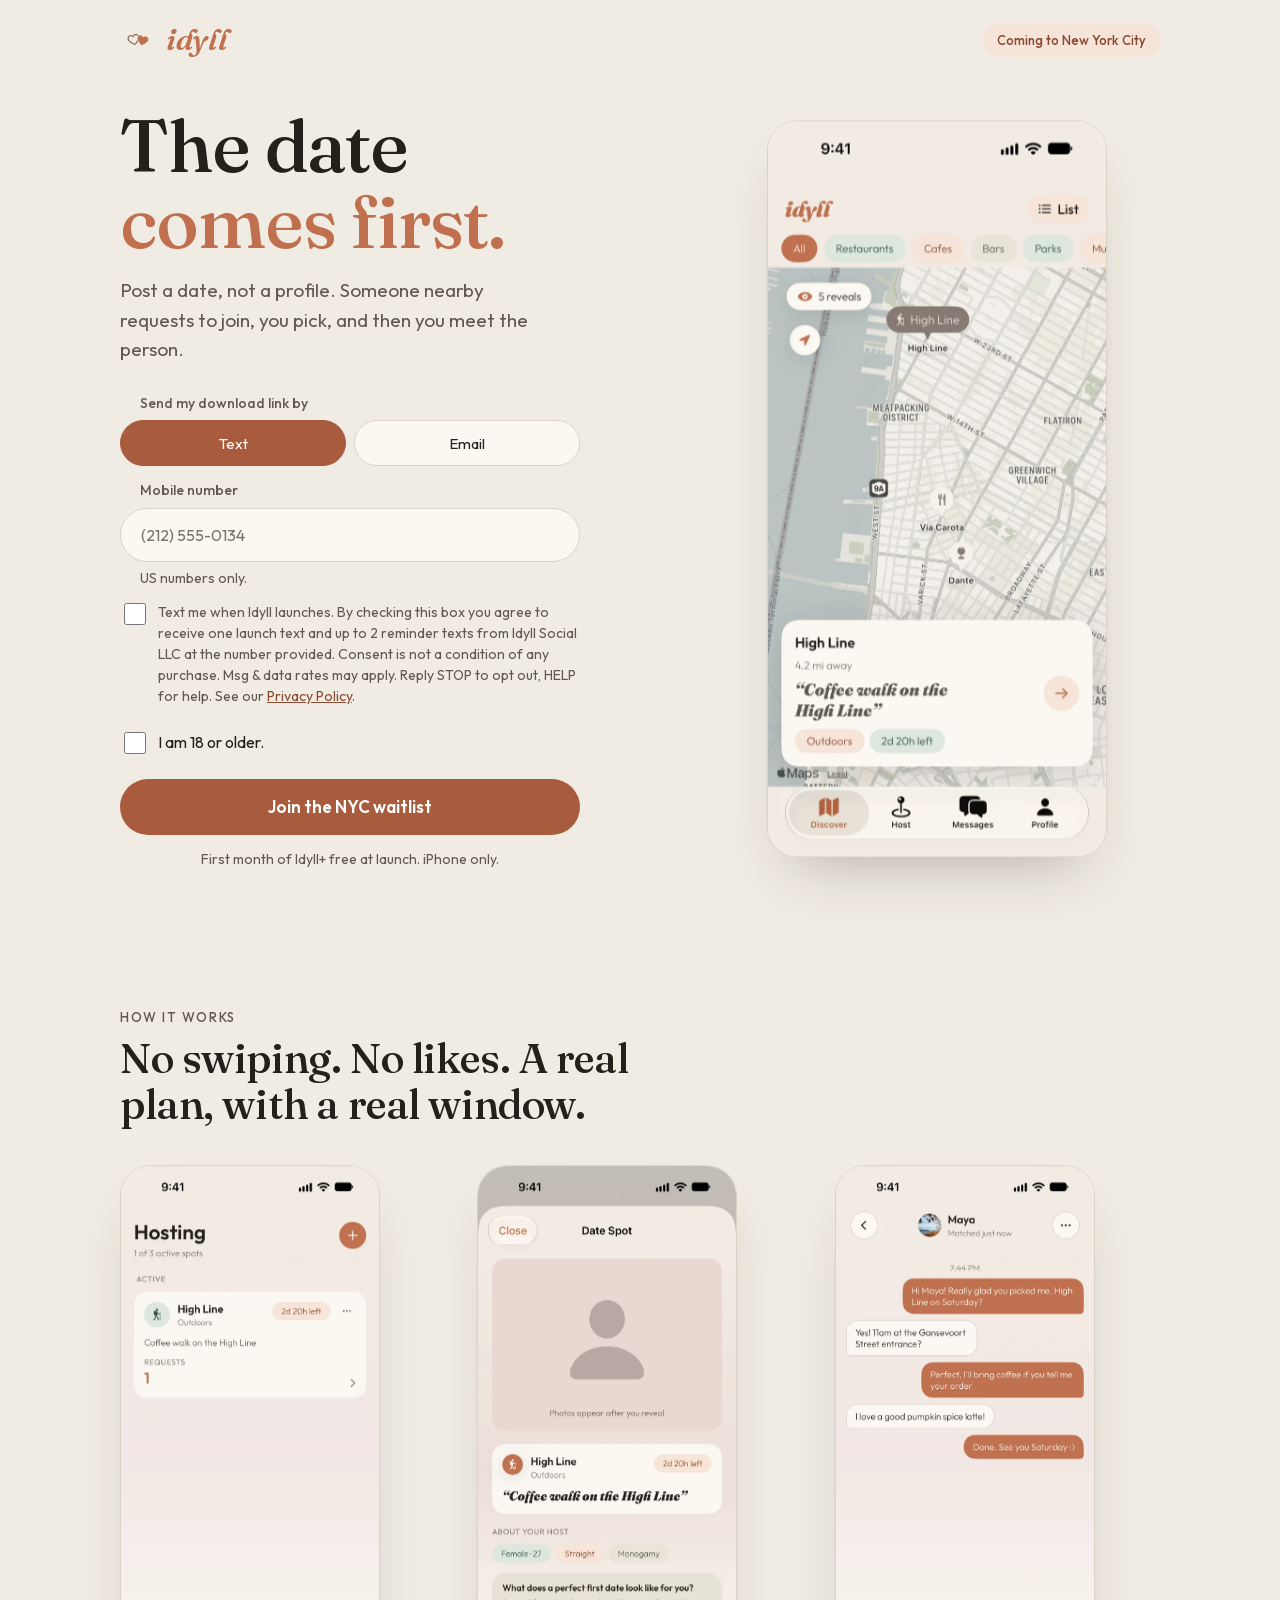
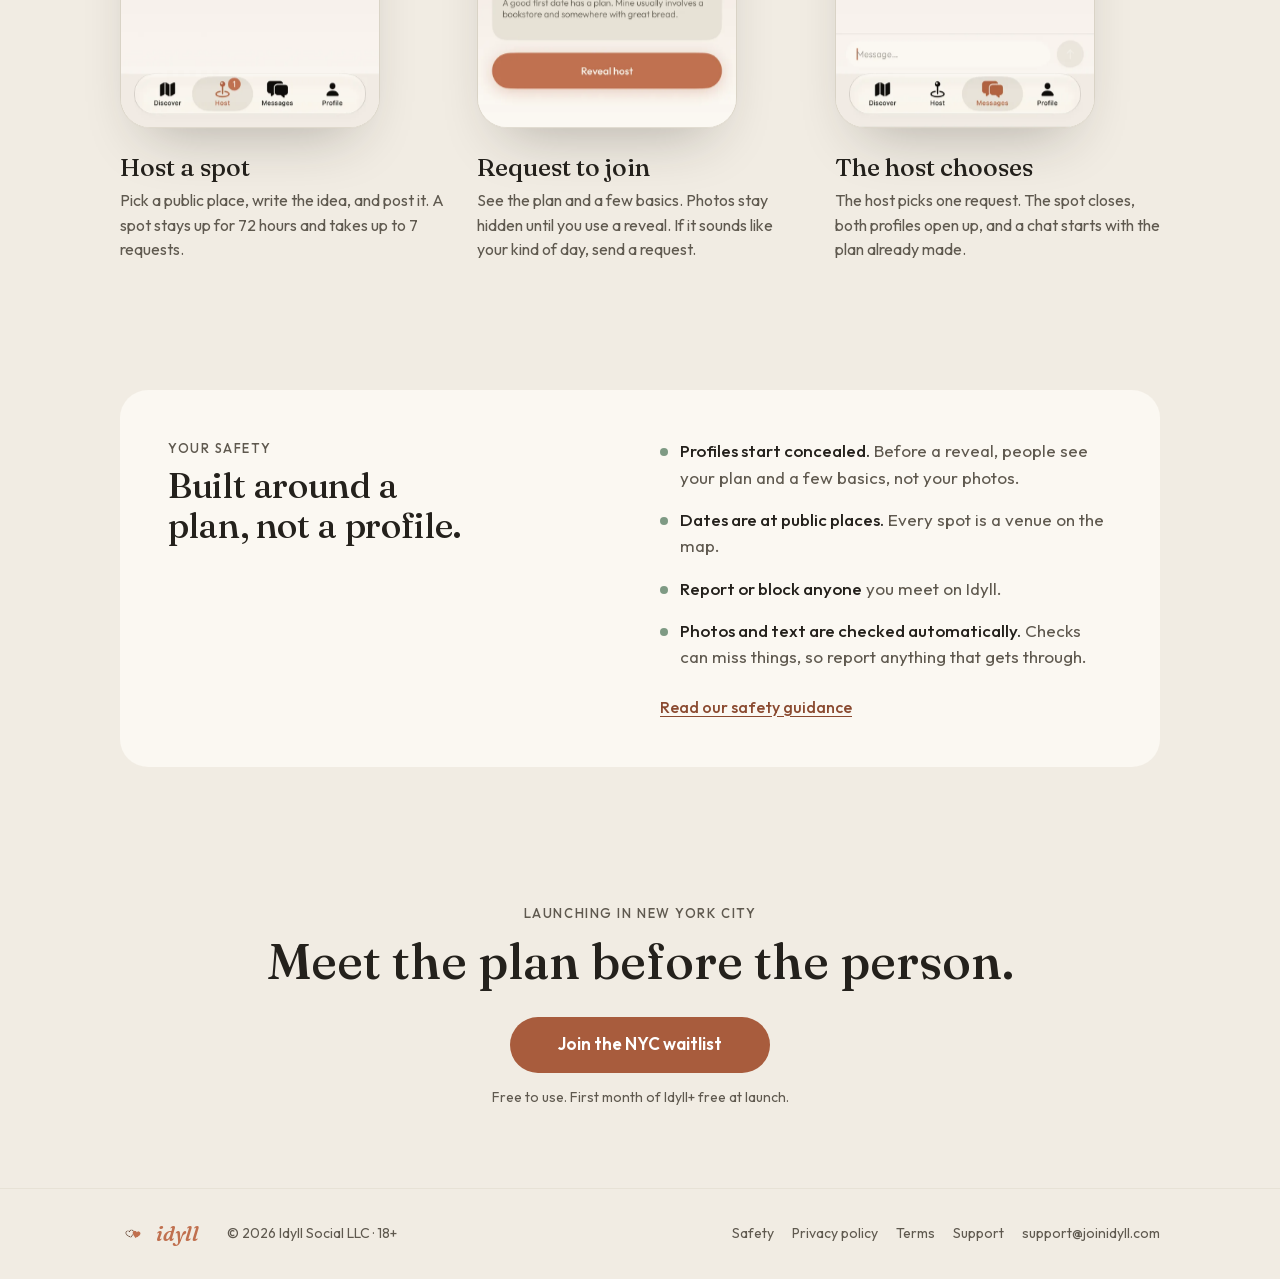
==== commit cd09fcf0: "Text or Email sign-up, full screenshots, cleaner headline, no step numbers" ====
--- a/index.html
+++ b/index.html
@@ -16,7 +16,8 @@
 html{-webkit-text-size-adjust:100%}
 body{margin:0;background:var(--ground);color:var(--ink);font-family:var(--ui);font-size:17px;line-height:1.55;-webkit-font-smoothing:antialiased}
 .wrap{max-width:1080px;margin:0 auto;padding-left:max(20px,env(safe-area-inset-left,0px));padding-right:max(20px,env(safe-area-inset-right,0px))}
-h1,h2,h3{text-wrap:balance;margin:0}
+h1,h2,h3{text-wrap:balance;margin:0;font-variant-ligatures:none}
+.hero h1,.sec h2,.again h2{font-variation-settings:'opsz' 48}
 p{margin:0}
 .eyebrow{font-size:13px;letter-spacing:.12em;text-transform:uppercase;color:var(--ink-body);font-weight:500}
 
@@ -34,23 +35,29 @@
 form.capture{margin-top:28px;display:flex;flex-direction:column;gap:14px;max-width:460px}
 .field{display:flex;flex-direction:column;gap:6px}
 .field-label{font-size:14px;font-weight:500;color:var(--ink-body);padding-left:20px}
-form.capture input[type=email]{width:100%;font:inherit;font-size:16px;height:54px;padding:0 20px;border-radius:999px;border:1.5px solid var(--hair);background:var(--card);color:var(--ink);transition:border-color .15s,box-shadow .15s}
-form.capture input[type=email]::placeholder{color:#8A847A}
-form.capture input[type=email]:focus{outline:none;border-color:var(--accent-strong);box-shadow:0 0 0 4px var(--accent-soft)}
+form.capture input[type=email],form.capture input[type=tel]{width:100%;font:inherit;font-size:16px;height:54px;padding:0 20px;border-radius:999px;border:1.5px solid var(--hair);background:var(--card);color:var(--ink);transition:border-color .15s,box-shadow .15s}
+form.capture input::placeholder{color:#7A7369}
+form.capture input[type=email]:focus,form.capture input[type=tel]:focus{outline:none;border-color:var(--accent-strong);box-shadow:0 0 0 4px var(--accent-soft)}
 form.capture input[aria-invalid=true]{border-color:var(--error)}
 
 .opts{border:0;margin:0;padding:0;min-width:0}
 .opts legend{font-size:14px;font-weight:500;color:var(--ink-body);padding:0 0 6px 20px}
 .opts-row{display:flex;gap:8px}
 .opt{position:relative;flex:1}
-.opt:last-child{flex:1.3}
+.gender .opt:last-child{flex:1.3}
 .opt input{position:absolute;opacity:0;width:1px;height:1px}
 .opt span{display:flex;align-items:center;justify-content:center;height:46px;border-radius:999px;border:1.5px solid var(--hair);background:var(--card);color:var(--ink);font-size:15px;cursor:pointer;user-select:none;transition:background .15s,border-color .15s,color .15s,transform .12s}
 .opt span:active{transform:scale(.97)}
 .opt input:checked+span{background:var(--accent-strong);border-color:var(--accent-strong);color:#fff}
 .opt input:focus-visible+span{box-shadow:0 0 0 4px var(--accent-soft)}
-.js form.capture .opts{display:none}
-.js form.capture.engaged .opts{display:block;animation:fadein .25s ease both}
+.js form.capture .opts.gender{display:none}
+.js form.capture.engaged .opts.gender{display:block;animation:fadein .25s ease both}
+.panel{display:flex;flex-direction:column;gap:12px}
+.panel[hidden]{display:none}
+.hint{font-size:14px;color:var(--ink-body);padding-left:20px}
+.sms{display:flex;gap:12px;align-items:flex-start;font-size:14px;line-height:1.5;color:var(--ink-body);padding-left:4px;cursor:pointer}
+.sms input{width:22px;height:22px;margin:1px 0 0;accent-color:var(--accent-strong);flex:none}
+.sms a{color:var(--accent-text)}
 
 .age{display:flex;gap:12px;align-items:center;min-height:44px;font-size:16px;padding-left:4px;cursor:pointer}
 .age input{width:22px;height:22px;margin:0;accent-color:var(--accent-strong);flex:none}
@@ -65,17 +72,17 @@
 .err:empty{display:none}
 
 .shot{margin:0;border-radius:30px;overflow:hidden;background:var(--card);border:1px solid var(--hair);box-shadow:0 30px 60px -28px rgba(36,33,28,.32)}
-.shot img{display:block;width:100%;height:auto;will-change:transform}
-.hero .shot{width:min(340px,100%);margin-inline:auto}
+.shot img{display:block;width:100%;height:auto}
+.drift{will-change:transform}
+.hero .drift{width:min(340px,100%);margin-inline:auto}
 
 .sec{padding-block:64px}
 .sec-head{max-width:60ch;margin-bottom:40px}
 .sec h2{font-family:var(--display);font-weight:500;font-size:clamp(30px,4vw,42px);line-height:1.1;letter-spacing:-.01em;margin-top:8px}
 .steps{display:grid;grid-template-columns:repeat(3,1fr);gap:32px}
 .step{display:flex;flex-direction:column;gap:22px}
-.step .shot{width:min(260px,100%)}
+.step .drift{width:min(260px,100%)}
 .step h3{font-family:var(--display);font-weight:500;font-size:25px;line-height:1.2}
-.step .n{color:var(--accent-strong);margin-right:8px}
 .step p{color:var(--ink-body);font-size:16px;max-width:32ch;margin-top:6px}
 
 .calm{background:var(--card);border-radius:28px;padding:48px}
@@ -124,7 +131,7 @@
 @media (max-width:760px){
   .hero .wrap{grid-template-columns:1fr;gap:44px;padding-block:12px 56px}
   .hero form.capture{max-width:none}
-  .hero .shot{width:min(320px,88%)}
+  .hero .drift{width:min(320px,88%)}
   .calm{padding:32px 22px}
   .again .btn{width:100%}
 }
@@ -141,11 +148,28 @@
     <h1>The date <em>comes first.</em></h1>
     <p class="lede">Post a date, not a profile. Someone nearby requests to join, you pick, and then you meet the person.</p>
     <form class="capture" id="join" method="POST" action="/subscribe" novalidate>
-      <div class="field">
-        <label class="field-label" for="email">Email</label>
-        <input id="email" name="email" type="email" autocomplete="email" inputmode="email" placeholder="you@email.com" required aria-describedby="join-err">
+      <fieldset class="opts channel">
+        <legend>Send my download link by</legend>
+        <div class="opts-row">
+          <label class="opt"><input type="radio" name="channel" value="text" checked><span>Text</span></label>
+          <label class="opt"><input type="radio" name="channel" value="email"><span>Email</span></label>
+        </div>
+      </fieldset>
+      <div class="panel" data-channel="text">
+        <div class="field">
+          <label class="field-label" for="phone">Mobile number</label>
+          <input id="phone" name="phone" type="tel" autocomplete="tel" inputmode="tel" placeholder="(212) 555-0134" aria-describedby="phone-hint join-err">
+          <span class="hint" id="phone-hint">US numbers only.</span>
+        </div>
+        <label class="sms"><input type="checkbox" name="sms_consent" value="yes"> <span>Text me when Idyll launches. By checking this box you agree to receive one launch text and up to 2 reminder texts from Idyll Social LLC at the number provided. Consent is not a condition of any purchase. Msg &amp; data rates may apply. Reply STOP to opt out, HELP for help. See our <a href="/privacy">Privacy Policy</a>.</span></label>
       </div>
-      <fieldset class="opts">
+      <div class="panel" data-channel="email">
+        <div class="field">
+          <label class="field-label" for="email">Email</label>
+          <input id="email" name="email" type="email" autocomplete="email" inputmode="email" placeholder="you@email.com" aria-describedby="join-err">
+        </div>
+      </div>
+      <fieldset class="opts gender">
         <legend>I am (optional)</legend>
         <div class="opts-row">
           <label class="opt"><input type="radio" name="gender" value="woman"><span>Woman</span></label>
@@ -159,7 +183,7 @@
       <p class="fine">First month of Idyll+ free at launch. iPhone only.</p>
     </form>
   </div>
-  <figure class="shot"><img src="/images/discover.webp" width="720" height="1453" alt="Idyll's Discover map of lower Manhattan, showing a date spot for a coffee walk on the High Line." fetchpriority="high"></figure>
+  <div class="drift"><figure class="shot"><img src="/images/discover.webp" width="720" height="1565" alt="Idyll's Discover map of lower Manhattan, showing a date spot for a coffee walk on the High Line." fetchpriority="high"></figure></div>
 </div></section>
 
 <section class="sec"><div class="wrap">
@@ -169,16 +193,16 @@
   </div>
   <div class="steps">
     <div class="step reveal">
-      <figure class="shot"><img src="/images/hosting.webp" width="720" height="1453" alt="The Hosting screen, with one active spot and one request." loading="lazy"></figure>
-      <div><h3><span class="n">1</span>Host a spot</h3><p>Pick a public place, write the idea, and post it. A spot stays up for 72 hours and takes up to 7 requests.</p></div>
+      <div class="drift"><figure class="shot"><img src="/images/hosting.webp" width="720" height="1565" alt="The Hosting screen, with one active spot and one request." loading="lazy"></figure></div>
+      <div><h3>Host a spot</h3><p>Pick a public place, write the idea, and post it. A spot stays up for 72 hours and takes up to 7 requests.</p></div>
     </div>
     <div class="step reveal">
-      <figure class="shot"><img src="/images/date-spot.webp" width="720" height="1453" alt="A date spot with the host's photos hidden, showing only the plan and a few basics." loading="lazy"></figure>
-      <div><h3><span class="n">2</span>Request to join</h3><p>See the plan and a few basics. Photos stay hidden until you use a reveal. If it sounds like your kind of day, send a request.</p></div>
+      <div class="drift"><figure class="shot"><img src="/images/date-spot.webp" width="720" height="1565" alt="A date spot with the host's photos hidden, showing only the plan and a few basics." loading="lazy"></figure></div>
+      <div><h3>Request to join</h3><p>See the plan and a few basics. Photos stay hidden until you use a reveal. If it sounds like your kind of day, send a request.</p></div>
     </div>
     <div class="step reveal">
-      <figure class="shot"><img src="/images/messages.webp" width="720" height="1453" alt="A chat that has just opened, confirming the time and place for the walk." loading="lazy"></figure>
-      <div><h3><span class="n">3</span>The host chooses</h3><p>The host picks one request. The spot closes, both profiles open up, and a chat starts with the plan already made.</p></div>
+      <div class="drift"><figure class="shot"><img src="/images/messages.webp" width="720" height="1565" alt="A chat that has just opened, confirming the time and place for the walk." loading="lazy"></figure></div>
+      <div><h3>The host chooses</h3><p>The host picks one request. The spot closes, both profiles open up, and a chat starts with the plan already made.</p></div>
     </div>
   </div>
 </div></section>
@@ -202,7 +226,7 @@
 <section class="again"><div class="wrap reveal">
   <p class="eyebrow">Launching in New York City</p>
   <h2>Meet the plan before the person.</h2>
-  <a class="btn" href="#join" id="to-join">Join the NYC waitlist</a>
+  <a class="btn" href="#" id="to-top">Join the NYC waitlist</a>
   <p class="fine">Free to use. First month of Idyll+ free at launch.</p>
 </div></section>
 </main>
@@ -217,30 +241,54 @@
 (function () {
   var form = document.getElementById('join');
   var email = form.querySelector('[name=email]');
+  var phone = form.querySelector('[name=phone]');
+  var consent = form.querySelector('[name=sms_consent]');
   var age = form.querySelector('[name=age18]');
   var err = document.getElementById('join-err');
   var btn = form.querySelector('button[type=submit]');
+  var panels = form.querySelectorAll('.panel');
+
+  function channel() { return form.querySelector('[name=channel]:checked').value; }
+  function showChannel() {
+    var c = channel();
+    panels.forEach(function (p) {
+      var on = p.getAttribute('data-channel') === c;
+      p.hidden = !on;
+      p.querySelectorAll('input').forEach(function (i) { i.disabled = !on; });
+    });
+  }
+  form.querySelectorAll('[name=channel]').forEach(function (r) {
+    r.addEventListener('change', function () { showChannel(); clearErr(); engage(); });
+  });
+  showChannel();
 
   function engage() { form.classList.add('engaged'); }
-  email.addEventListener('focus', engage);
-  email.addEventListener('input', engage);
-  if (email.value) engage();
-
-  function clearErr() { err.textContent = ''; email.removeAttribute('aria-invalid'); }
-  email.addEventListener('input', clearErr);
-  age.addEventListener('change', clearErr);
+  [email, phone].forEach(function (i) {
+    i.addEventListener('focus', engage);
+    i.addEventListener('input', engage);
+    if (i.value) engage();
+  });
+
+  function clearErr() { err.textContent = ''; email.removeAttribute('aria-invalid'); phone.removeAttribute('aria-invalid'); }
+  [email, phone].forEach(function (i) { i.addEventListener('input', clearErr); });
+  [consent, age].forEach(function (i) { i.addEventListener('change', clearErr); });
 
   if (/[?&]err=1/.test(location.search)) {
     engage();
-    err.textContent = "That didn't go through. Check your email and confirm you're 18 or older.";
+    err.textContent = "That didn't go through. Check your number or email, and confirm you're 18 or older.";
   }
 
   form.addEventListener('submit', function (e) {
-    var v = email.value.trim();
-    var msg = '';
-    if (!/^[^\s@]+@[^\s@]+\.[^\s@]+$/.test(v)) { msg = 'Enter your email address.'; email.setAttribute('aria-invalid', 'true'); }
-    else if (!age.checked) { msg = "Confirm you're 18 or older."; }
-    if (msg) { e.preventDefault(); err.textContent = msg; (msg.indexOf('email') > -1 ? email : age).focus(); return; }
+    var msg = '', focusOn = null;
+    if (channel() === 'text') {
+      var d = phone.value.replace(/\D/g, '');
+      if (!(d.length === 10 || (d.length === 11 && d[0] === '1'))) { msg = 'Enter a US mobile number.'; focusOn = phone; phone.setAttribute('aria-invalid', 'true'); }
+      else if (!consent.checked) { msg = 'Tick the box so we can text you.'; focusOn = consent; }
+    } else if (!/^[^\s@]+@[^\s@]+\.[^\s@]+$/.test(email.value.trim())) {
+      msg = 'Enter your email address.'; focusOn = email; email.setAttribute('aria-invalid', 'true');
+    }
+    if (!msg && !age.checked) { msg = "Confirm you're 18 or older."; focusOn = age; }
+    if (msg) { e.preventDefault(); err.textContent = msg; focusOn.focus(); return; }
     if (btn.getAttribute('aria-busy') === 'true') { e.preventDefault(); return; }
     btn.setAttribute('aria-busy', 'true');
     btn.textContent = 'Joining…';
@@ -251,11 +299,12 @@
     btn.textContent = 'Join the NYC waitlist';
   });
 
-  document.getElementById('to-join').addEventListener('click', function () {
-    setTimeout(function () { email.focus({ preventScroll: true }); }, 450);
-  });
-
   var still = window.matchMedia('(prefers-reduced-motion: reduce)').matches;
+
+  document.getElementById('to-top').addEventListener('click', function (e) {
+    e.preventDefault();
+    window.scrollTo({ top: 0, behavior: still ? 'auto' : 'smooth' });
+  });
   var items = document.querySelectorAll('.reveal');
   if (still || !('IntersectionObserver' in window)) {
     items.forEach(function (el) { el.classList.add('in'); });
@@ -269,15 +318,15 @@
   }
 
   if (!still) {
-    var shots = document.querySelectorAll('.shot img');
+    var shots = document.querySelectorAll('.drift');
     var ticking = false;
     function drift() {
       var vh = window.innerHeight;
       shots.forEach(function (img) {
-        var r = img.parentNode.getBoundingClientRect();
+        var r = img.getBoundingClientRect();
         if (r.bottom < 0 || r.top > vh) return;
         var t = ((r.top + r.height / 2) - vh / 2) / vh;
-        img.style.transform = 'translateY(' + (t * -14).toFixed(1) + 'px) scale(1.03)';
+        img.style.transform = 'translateY(' + (t * -14).toFixed(1) + 'px)';
       });
       ticking = false;
     }
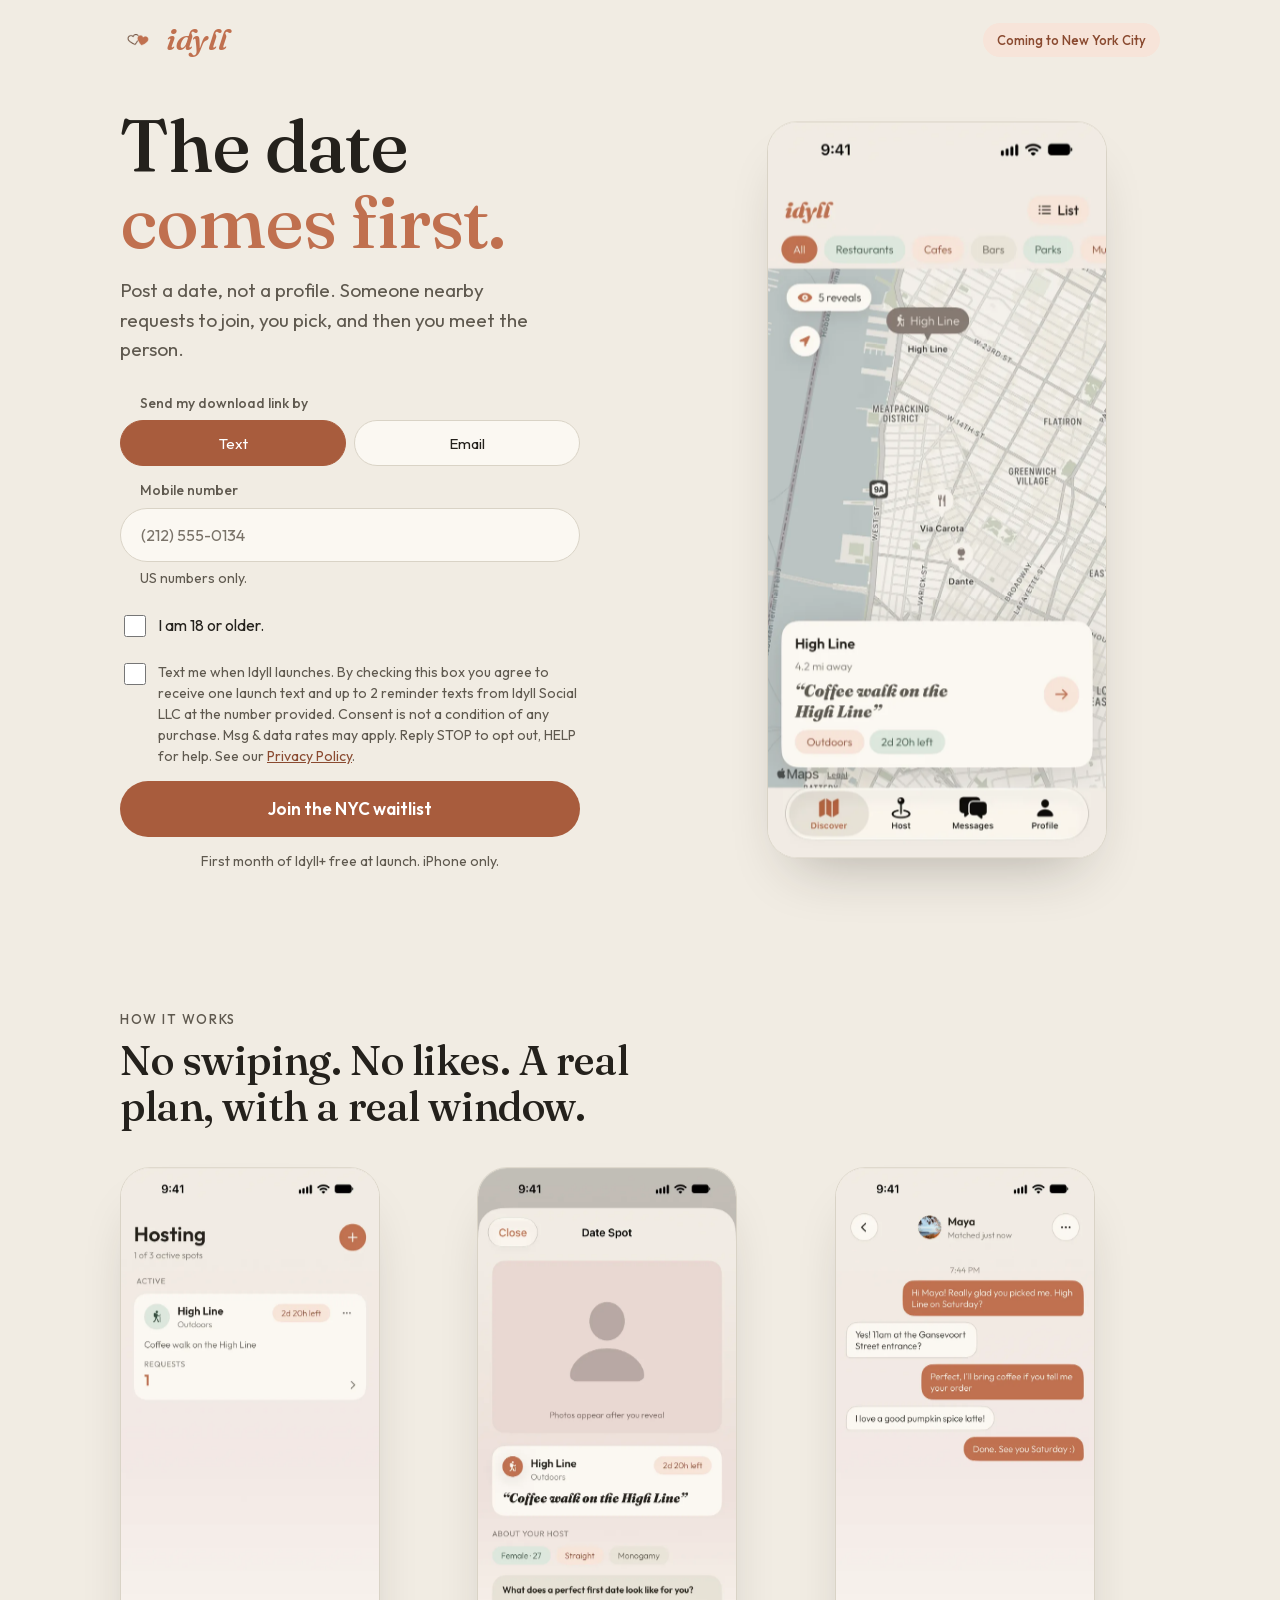
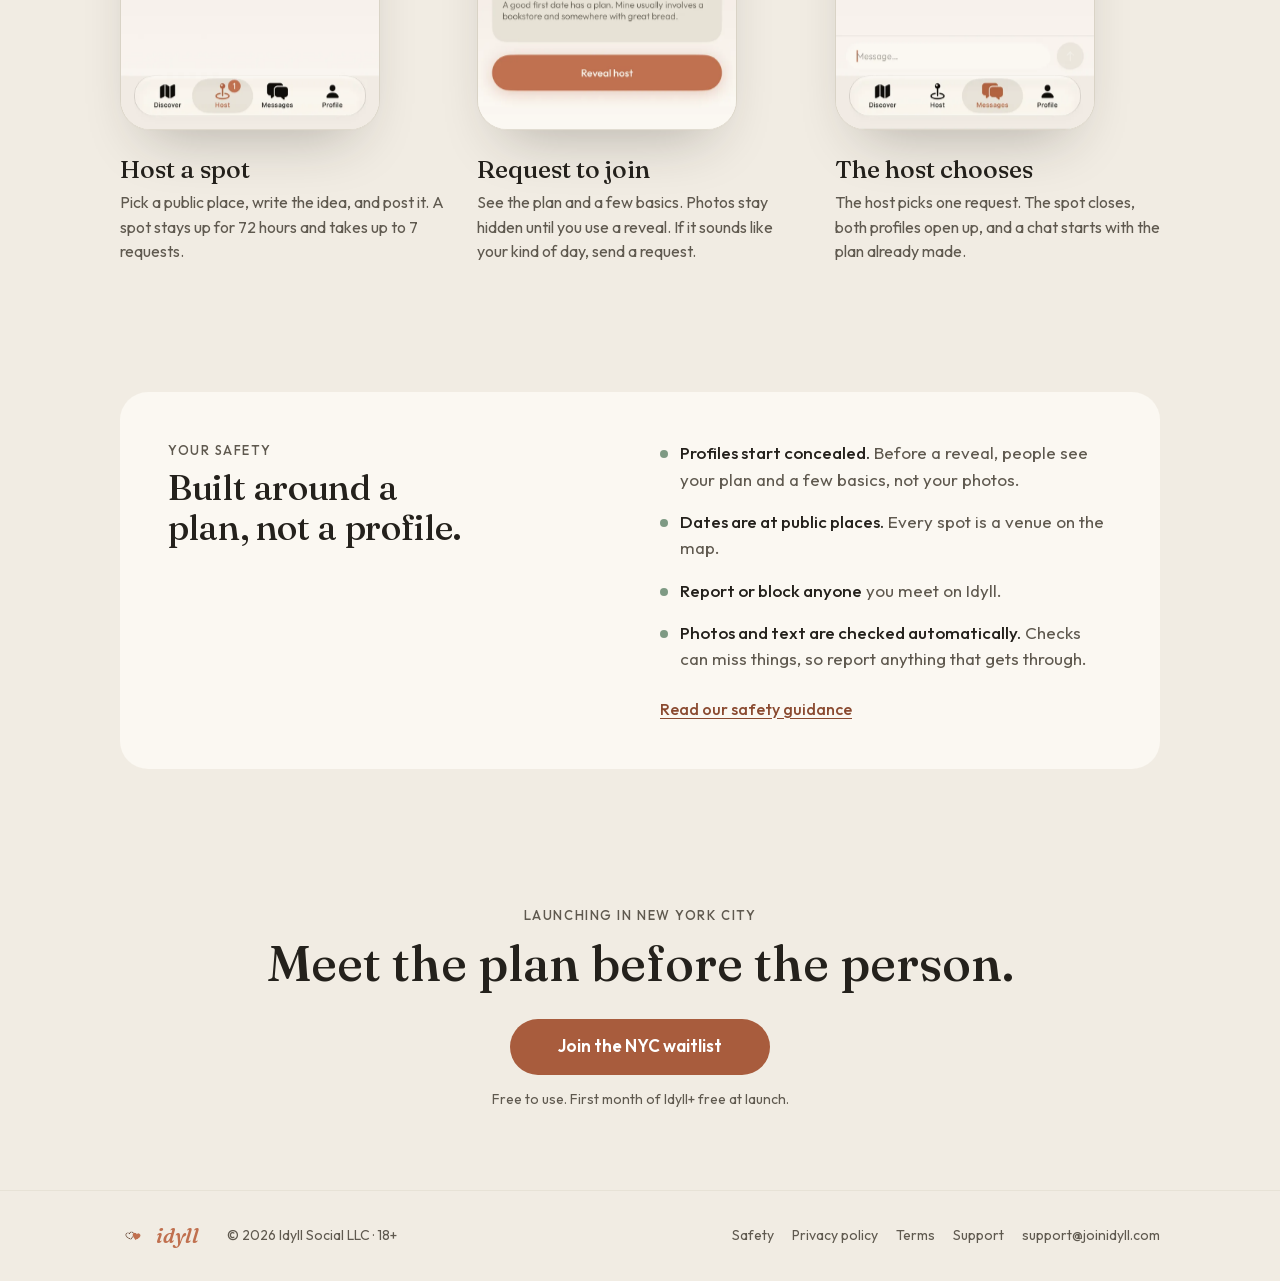
==== commit 6d874264: "Move text consent below the 18+ box" ====
--- a/index.html
+++ b/index.html
@@ -161,7 +161,6 @@
           <input id="phone" name="phone" type="tel" autocomplete="tel" inputmode="tel" placeholder="(212) 555-0134" aria-describedby="phone-hint join-err">
           <span class="hint" id="phone-hint">US numbers only.</span>
         </div>
-        <label class="sms"><input type="checkbox" name="sms_consent" value="yes"> <span>Text me when Idyll launches. By checking this box you agree to receive one launch text and up to 2 reminder texts from Idyll Social LLC at the number provided. Consent is not a condition of any purchase. Msg &amp; data rates may apply. Reply STOP to opt out, HELP for help. See our <a href="/privacy">Privacy Policy</a>.</span></label>
       </div>
       <div class="panel" data-channel="email">
         <div class="field">
@@ -178,6 +177,9 @@
         </div>
       </fieldset>
       <label class="age"><input type="checkbox" name="age18" value="yes" required> I am 18 or older.</label>
+      <div class="panel" data-channel="text">
+        <label class="sms"><input type="checkbox" name="sms_consent" value="yes"> <span>Text me when Idyll launches. By checking this box you agree to receive one launch text and up to 2 reminder texts from Idyll Social LLC at the number provided. Consent is not a condition of any purchase. Msg &amp; data rates may apply. Reply STOP to opt out, HELP for help. See our <a href="/privacy">Privacy Policy</a>.</span></label>
+      </div>
       <p class="err" id="join-err" role="alert"></p>
       <button class="btn" type="submit">Join the NYC waitlist</button>
       <p class="fine">First month of Idyll+ free at launch. iPhone only.</p>
@@ -280,14 +282,15 @@
 
   form.addEventListener('submit', function (e) {
     var msg = '', focusOn = null;
-    if (channel() === 'text') {
+    var texting = channel() === 'text';
+    if (texting) {
       var d = phone.value.replace(/\D/g, '');
       if (!(d.length === 10 || (d.length === 11 && d[0] === '1'))) { msg = 'Enter a US mobile number.'; focusOn = phone; phone.setAttribute('aria-invalid', 'true'); }
-      else if (!consent.checked) { msg = 'Tick the box so we can text you.'; focusOn = consent; }
     } else if (!/^[^\s@]+@[^\s@]+\.[^\s@]+$/.test(email.value.trim())) {
       msg = 'Enter your email address.'; focusOn = email; email.setAttribute('aria-invalid', 'true');
     }
     if (!msg && !age.checked) { msg = "Confirm you're 18 or older."; focusOn = age; }
+    if (!msg && texting && !consent.checked) { msg = 'Tick the box so we can text you.'; focusOn = consent; }
     if (msg) { e.preventDefault(); err.textContent = msg; focusOn.focus(); return; }
     if (btn.getAttribute('aria-busy') === 'true') { e.preventDefault(); return; }
     btn.setAttribute('aria-busy', 'true');
